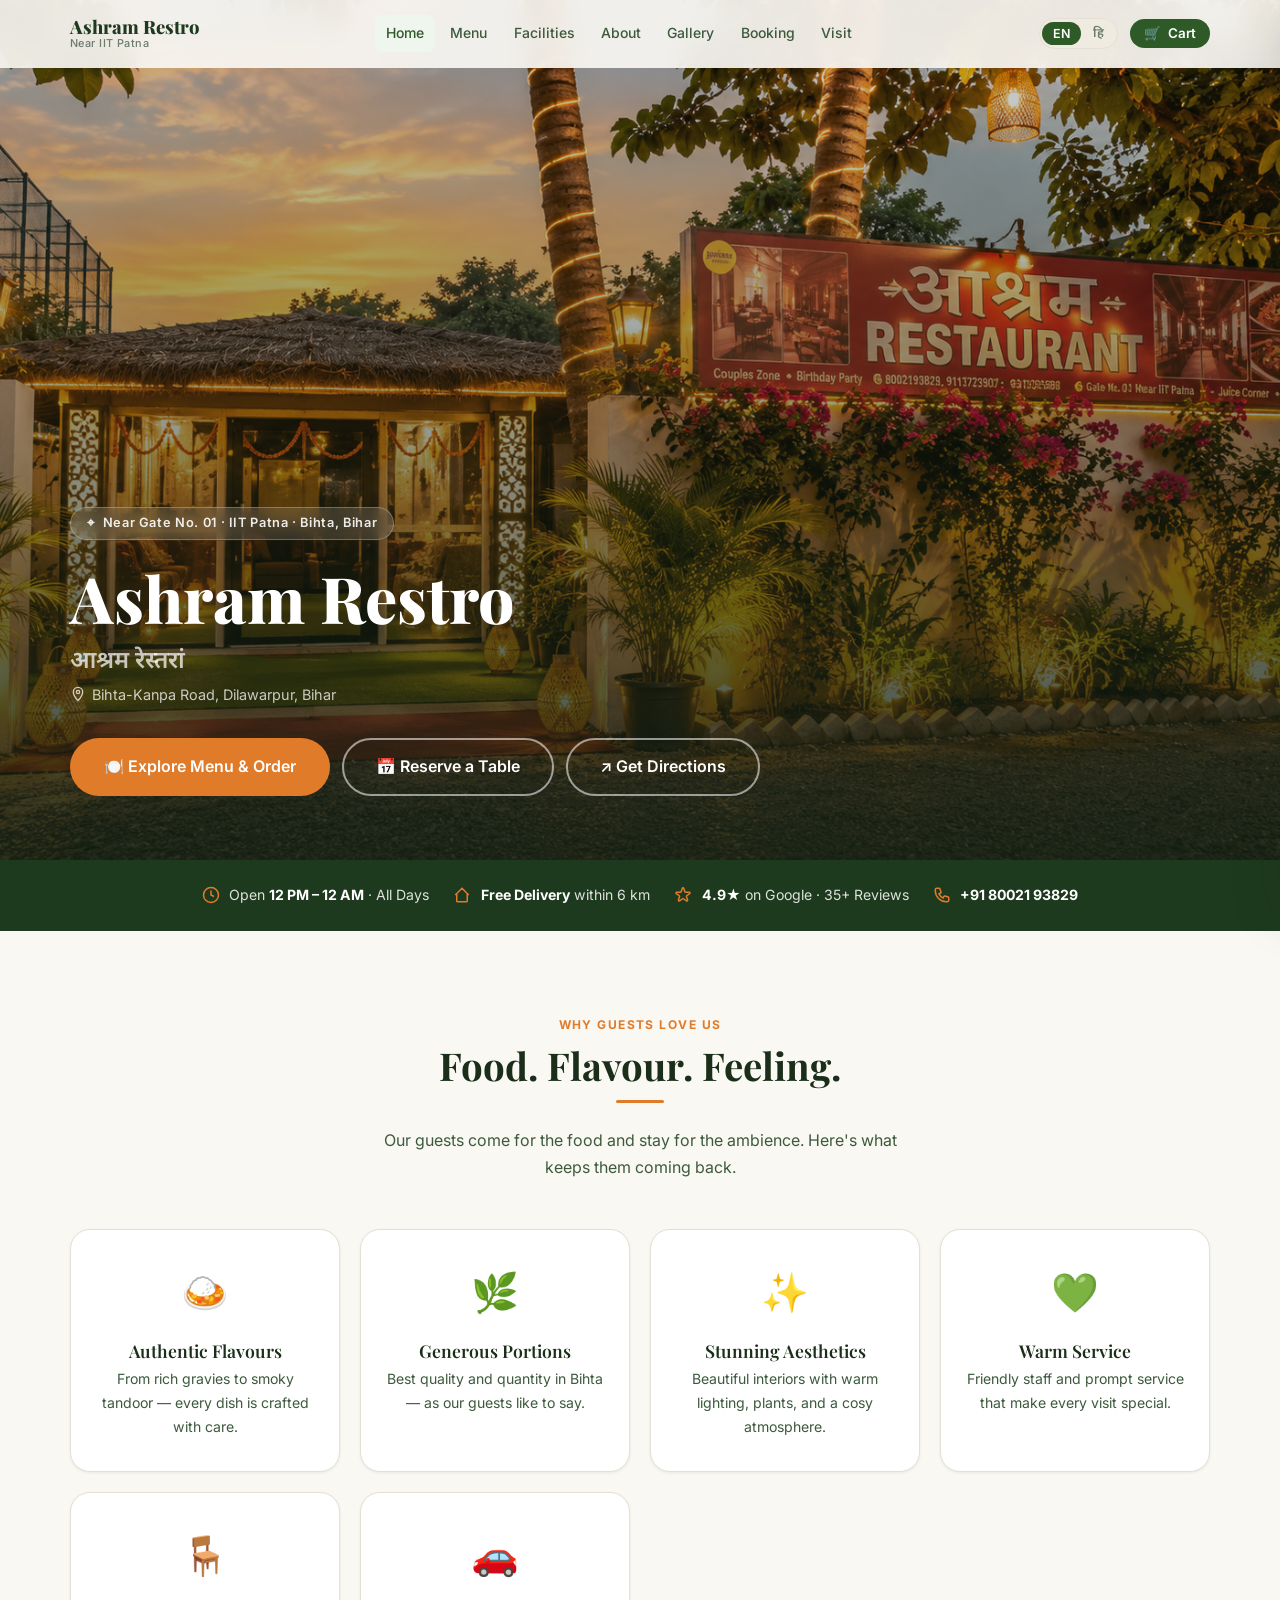
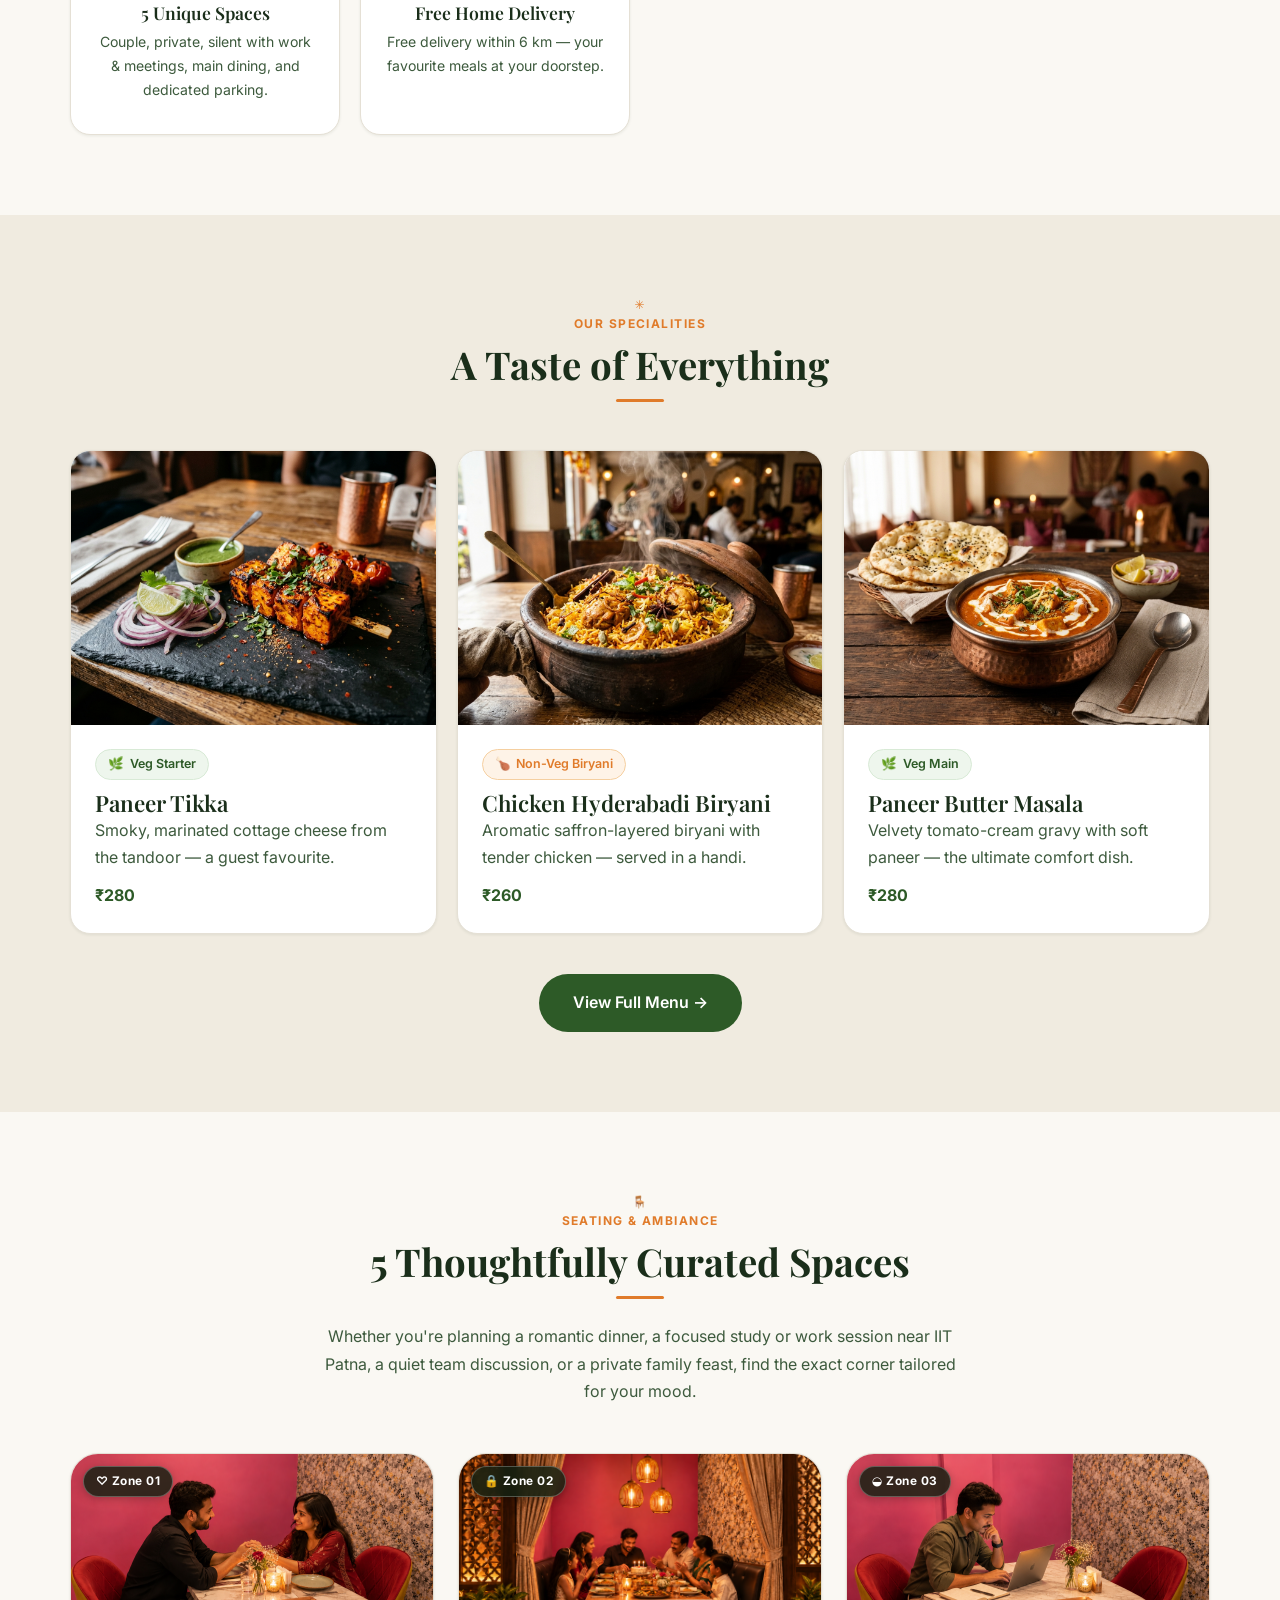
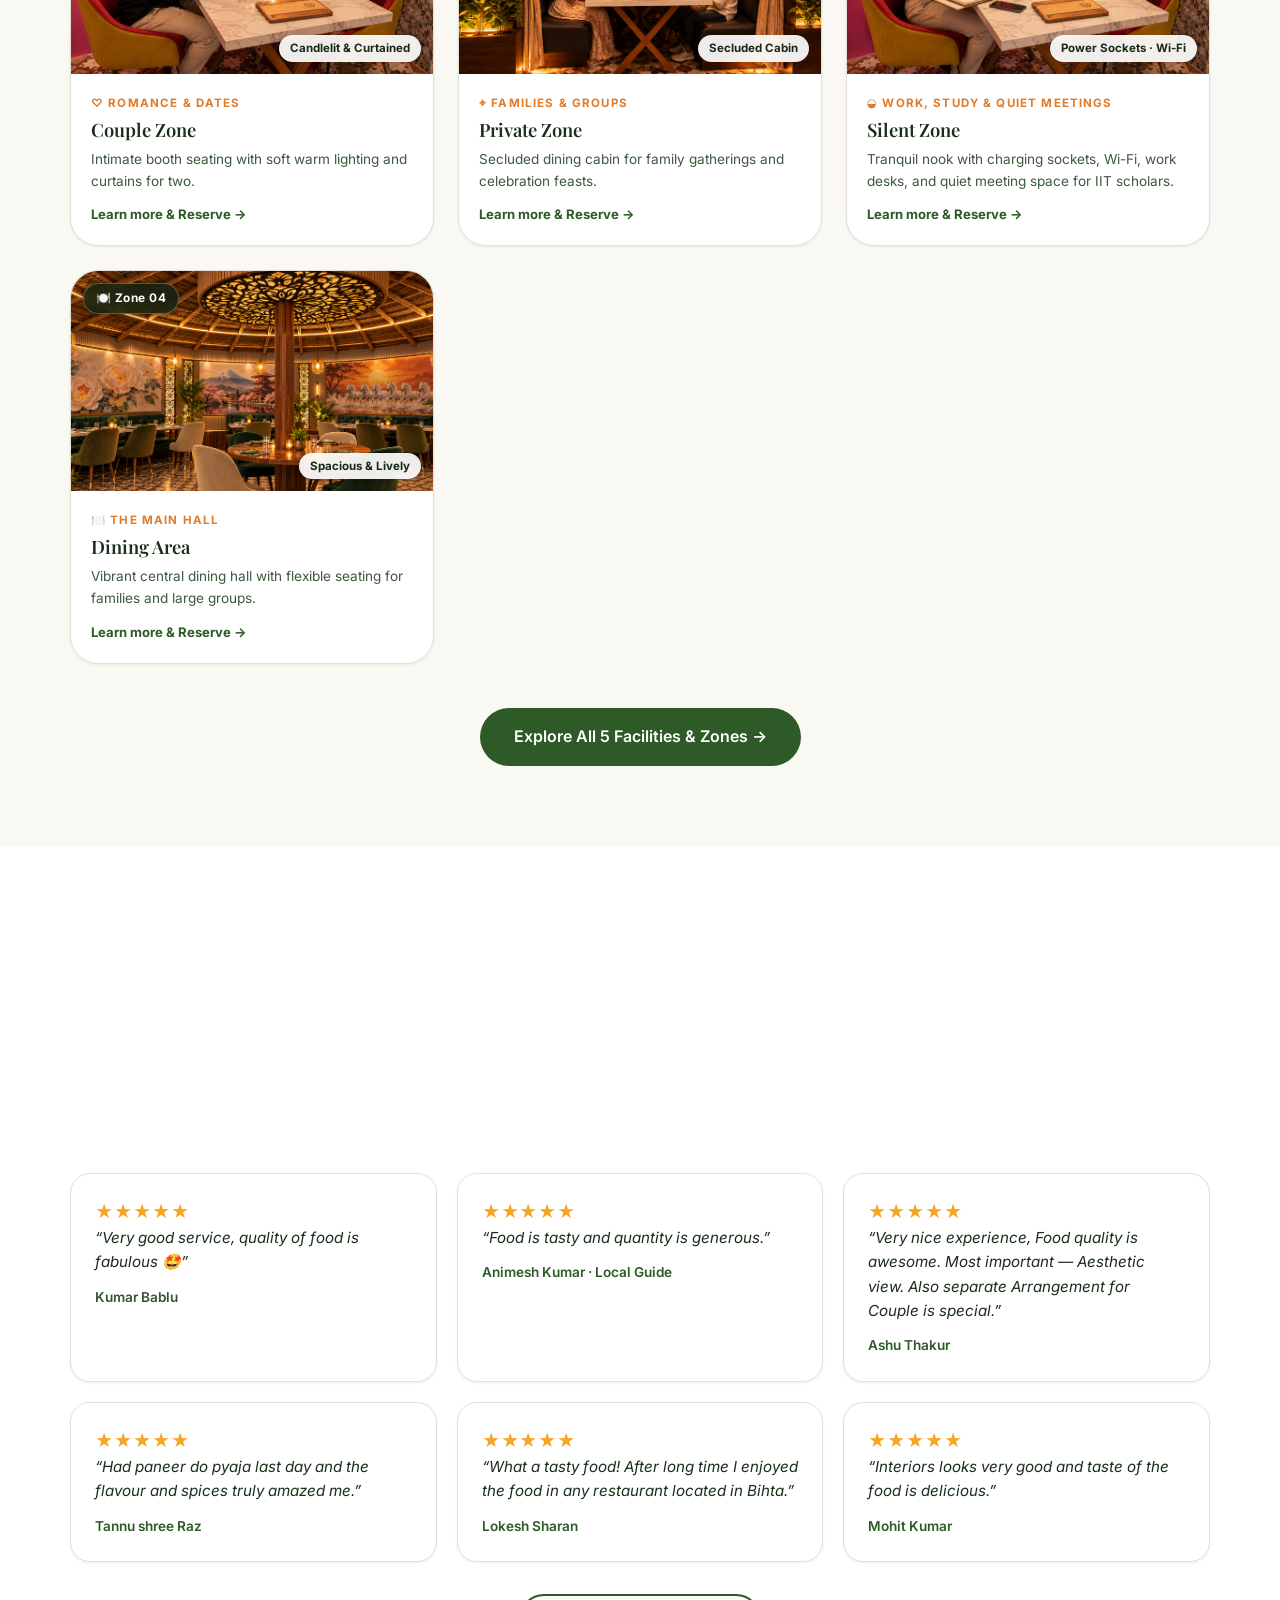
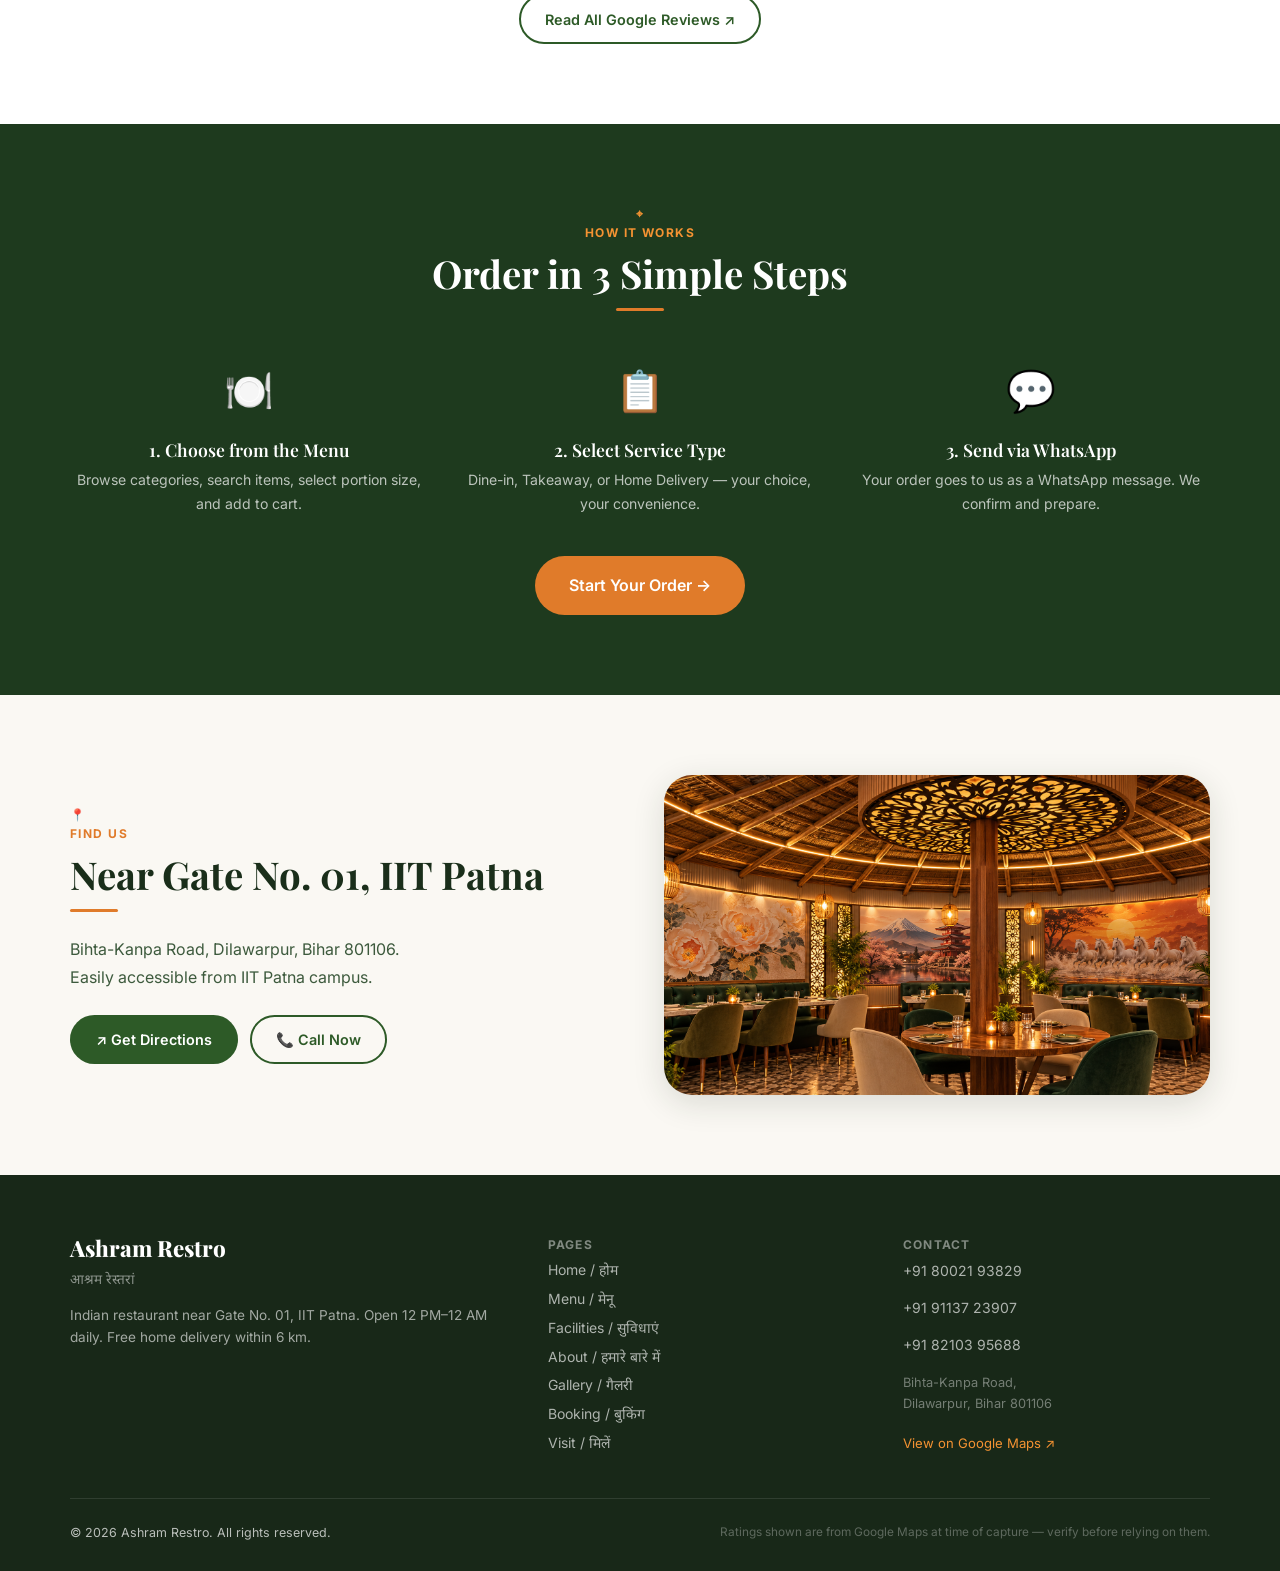
==== index.html @ efd8f08e "first final commit" ====
<!DOCTYPE html>
<html lang="en">

<head>
  <meta charset="UTF-8" />
  <meta name="viewport" content="width=device-width, initial-scale=1, viewport-fit=cover" />
  <title>Ashram Restro | Indian Restaurant Near IIT Patna, Bihta</title>
  <meta name="description"
    content="Visit Ashram Restro (आश्रम रेस्तरां) near IIT Patna on Bihta-Kanpa Road, Dilawarpur, Bihar. Explore our full menu, book a table, or order via WhatsApp. Open 12 PM–12 AM daily." />
  <meta property="og:title" content="Ashram Restro | Near IIT Patna, Bihta" />
  <meta property="og:description"
    content="Warm flavours, generous portions, and a beautiful café ambience — near Gate No. 01, IIT Patna." />
  <meta property="og:type" content="website" />
  <meta property="og:url" content="https://ashramrestro.in/" />
  <link rel="canonical" href="https://ashramrestro.in/" />
  <link rel="stylesheet" href="assets/style.css" />
  <script type="application/ld+json">
  {"@context":"https://schema.org","@type":"Restaurant","name":"Ashram Restro","alternateName":"आश्रम रेस्तरां","servesCuisine":"Indian","url":"https://ashramrestro.in/","telephone":"+918002193829","address":{"@type":"PostalAddress","streetAddress":"Gate No. 01, Near IIT Patna, Bihta-Kanpa Road","addressLocality":"Dilawarpur","addressRegion":"Bihar","postalCode":"801106","addressCountry":"IN"},"hasMap":"https://www.google.com/maps/search/?api=1&query=Ashram+Restro+GVP4%2B2Q+Dilawarpur+Bihar","openingHours":"Mo-Su 12:00-24:00"}
  </script>
</head>

<body>

  <!-- ═══ NAV ═══ -->
  <nav class="site-nav" role="navigation" aria-label="Main navigation">
    <div class="nav-inner">
      <a href="index.html" class="nav-logo" aria-label="Ashram Restro home">
        <span class="lang-en">Ashram Restro</span>
        <span class="lang-hi" style="font-family:'Noto Sans Devanagari',sans-serif">आश्रम रेस्तरां</span>
        <span class="sub lang-en">Near IIT Patna</span>
        <span class="sub lang-hi" style="font-family:'Noto Sans Devanagari',sans-serif">आईआईटी पटना के पास</span>
      </a>
      <div class="nav-links">
        <a href="index.html" class="active">Home</a>
        <a href="menu.html">Menu</a>
        <a href="facilities.html">Facilities</a>
        <a href="about.html">About</a>
        <a href="gallery.html">Gallery</a>
        <a href="booking.html">Booking</a>
        <a href="visit.html">Visit</a>
      </div>
      <div class="nav-right">
        <div class="lang-toggle" role="group" aria-label="Language">
          <button data-lang="en" class="active" aria-label="English">EN</button>
          <button data-lang="hi" aria-label="हिन्दी">हि</button>
        </div>
        <button class="cart-btn" id="cart-btn" aria-label="View cart">
          🛒 <span class="lang-en">Cart</span><span class="lang-hi"
            style="font-family:'Noto Sans Devanagari',sans-serif">कार्ट</span>
          <span class="cart-badge" style="display:none">0</span>
        </button>
      </div>
      <button class="nav-hamburger" aria-label="Open menu" aria-expanded="false">
        <span></span><span></span><span></span>
      </button>
    </div>
  </nav>
  <nav class="nav-mobile" aria-label="Mobile navigation">
    <a href="index.html">🏠 Home</a>
    <a href="menu.html">🍽️ Menu &amp; Order</a>
    <a href="facilities.html">✳ Facilities</a>
    <a href="about.html">◒ About</a>
    <a href="gallery.html">🖼 Gallery</a>
    <a href="booking.html">📅 Booking</a>
    <a href="visit.html">📍 Visit</a>
  </nav>

  <!-- ═══ HERO ═══ -->
  <section class="hero" aria-label="Welcome to Ashram Restro">
    <img src="assets/images/hero-restaurant.png"
      alt="Ashram Restro entrance — warm, inviting Indian restaurant near IIT Patna" class="hero-img" />
    <div class="hero-overlay" aria-hidden="true"></div>
    <div class="hero-content container">
      <div class="hero-eyebrow">
        <span>⌖</span>
        <span class="lang-en">Near Gate No. 01 · IIT Patna · Bihta, Bihar</span>
        <span class="lang-hi" style="font-family:'Noto Sans Devanagari',sans-serif">गेट नं. 01 · आईआईटी पटना · बिहटा,
          बिहार</span>
      </div>
      <h1>
        <span class="lang-en">Ashram Restro</span>
        <span class="lang-hi" style="font-family:'Noto Sans Devanagari',sans-serif">आश्रम रेस्तरां</span>
      </h1>
      <p class="hero-hindi lang-en">आश्रम रेस्तरां</p>
      <div class="hero-loc" aria-label="Location">
        <svg width="16" height="16" fill="none" stroke="currentColor" stroke-width="2" viewBox="0 0 24 24"
          aria-hidden="true">
          <path d="M12 2C8.13 2 5 5.13 5 9c0 5.25 7 13 7 13s7-7.75 7-13c0-3.87-3.13-7-7-7z" />
          <circle cx="12" cy="9" r="2.5" />
        </svg>
        <span class="lang-en">Bihta-Kanpa Road, Dilawarpur, Bihar</span>
        <span class="lang-hi" style="font-family:'Noto Sans Devanagari',sans-serif">बिहटा-कनपा रोड, दिलावरपुर,
          बिहार</span>
      </div>
      <div class="hero-actions">
        <a href="menu.html" class="btn btn-primary btn-lg">
          <span class="lang-en">🍽️ Explore Menu &amp; Order</span>
          <span class="lang-hi" style="font-family:'Noto Sans Devanagari',sans-serif">🍽️ मेनू देखें और ऑर्डर
            करें</span>
        </a>
        <a href="booking.html" class="btn btn-outline-white btn-lg">
          <span class="lang-en">📅 Reserve a Table</span>
          <span class="lang-hi" style="font-family:'Noto Sans Devanagari',sans-serif">📅 टेबल बुक करें</span>
        </a>
        <a href="visit.html" class="btn btn-outline-white btn-lg" data-maps-dir>
          <span class="lang-en">↗ Get Directions</span>
          <span class="lang-hi" style="font-family:'Noto Sans Devanagari',sans-serif">↗ दिशा-निर्देश</span>
        </a>
      </div>
    </div>
  </section>

  <!-- ═══ INFO BAR ═══ -->
  <div class="info-bar" role="complementary" aria-label="Quick info">
    <div class="info-bar-inner container">
      <div class="info-item">
        <svg width="18" height="18" fill="none" stroke="currentColor" stroke-width="2" viewBox="0 0 24 24"
          aria-hidden="true">
          <circle cx="12" cy="12" r="10" />
          <path d="M12 6v6l4 2" />
        </svg>
        <span class="lang-en">Open <strong>12 PM – 12 AM</strong> · All Days</span>
        <span class="lang-hi" style="font-family:'Noto Sans Devanagari',sans-serif">खुला <strong>दोपहर 12 – रात
            12</strong> · सभी दिन</span>
      </div>
      <div class="info-item">
        <svg width="18" height="18" fill="none" stroke="currentColor" stroke-width="2" viewBox="0 0 24 24"
          aria-hidden="true">
          <path d="M3 12l2-2m0 0l7-7 7 7M5 10v10a1 1 0 001 1h3m10-11l2 2m-2-2v10a1 1 0 01-1 1h-3m-6 0h6" />
        </svg>
        <span class="lang-en"><strong>Free Delivery</strong> within 6 km</span>
        <span class="lang-hi" style="font-family:'Noto Sans Devanagari',sans-serif">6 किमी में <strong>मुफ़्त
            डिलीवरी</strong></span>
      </div>
      <div class="info-item">
        <svg width="18" height="18" fill="none" stroke="currentColor" stroke-width="2" viewBox="0 0 24 24"
          aria-hidden="true">
          <path
            d="M11.049 2.927c.3-.921 1.603-.921 1.902 0l1.519 4.674a1 1 0 00.95.69h4.915c.969 0 1.371 1.24.588 1.81l-3.976 2.888a1 1 0 00-.363 1.118l1.518 4.674c.3.922-.755 1.688-1.538 1.118l-3.976-2.888a1 1 0 00-1.176 0l-3.976 2.888c-.783.57-1.838-.197-1.538-1.118l1.518-4.674a1 1 0 00-.363-1.118l-3.976-2.888c-.784-.57-.38-1.81.588-1.81h4.914a1 1 0 00.951-.69l1.519-4.674z" />
        </svg>
        <span class="lang-en"><strong>4.9★</strong> on Google · 35+ Reviews</span>
        <span class="lang-hi" style="font-family:'Noto Sans Devanagari',sans-serif">Google पर <strong>4.9★</strong> ·
          35+ समीक्षाएं</span>
      </div>
      <div class="info-item">
        <svg width="18" height="18" fill="none" stroke="currentColor" stroke-width="2" viewBox="0 0 24 24"
          aria-hidden="true">
          <path
            d="M3 5a2 2 0 012-2h3.28a1 1 0 01.948.684l1.498 4.493a1 1 0 01-.502 1.21l-2.257 1.13a11.042 11.042 0 005.516 5.516l1.13-2.257a1 1 0 011.21-.502l4.493 1.498a1 1 0 01.684.949V19a2 2 0 01-2 2h-1C9.716 21 3 14.284 3 6V5z" />
        </svg>
        <a href="tel:+918002193829" style="color:inherit;text-decoration:none">
          <strong>+91 80021 93829</strong>
        </a>
      </div>
    </div>
  </div>

  <!-- ═══ HIGHLIGHTS ═══ -->
  <section class="section" aria-labelledby="highlights-heading">
    <div class="container">
      <div class="section-header text-center fade-in">
        <span class="section-label">
          <span class="lang-en">Why Guests Love Us</span>
          <span class="lang-hi" style="font-family:'Noto Sans Devanagari',sans-serif">हमारे मेहमान क्यों प्यार करते
            हैं</span>
        </span>
        <h2 id="highlights-heading">
          <span class="lang-en">Food. Flavour. Feeling.</span>
          <span class="lang-hi" style="font-family:'Noto Sans Devanagari',sans-serif">खाना। स्वाद। अनुभव।</span>
        </h2>
        <div class="divider center"></div>
        <p style="max-width:560px;margin:0 auto;">
          <span class="lang-en">Our guests come for the food and stay for the ambience. Here's what keeps them coming
            back.</span>
          <span class="lang-hi" style="font-family:'Noto Sans Devanagari',sans-serif">हमारे मेहमान खाने के लिए आते हैं
            और माहौल के लिए रुकते हैं।</span>
        </p>
      </div>
      <div class="highlights-grid">
        <div class="highlight-card fade-in">
          <div class="highlight-icon">🍛</div>
          <h3><span class="lang-en">Authentic Flavours</span><span class="lang-hi"
              style="font-family:'Noto Sans Devanagari',sans-serif">असली स्वाद</span></h3>
          <p><span class="lang-en">From rich gravies to smoky tandoor — every dish is crafted with care.</span><span
              class="lang-hi" style="font-family:'Noto Sans Devanagari',sans-serif">गहरी ग्रेवी से लेकर तंदूर तक — हर
              डिश प्यार से बनाई जाती है।</span></p>
        </div>
        <div class="highlight-card fade-in">
          <div class="highlight-icon">🌿</div>
          <h3><span class="lang-en">Generous Portions</span><span class="lang-hi"
              style="font-family:'Noto Sans Devanagari',sans-serif">भरपूर मात्रा</span></h3>
          <p><span class="lang-en">Best quality and quantity in Bihta — as our guests like to say.</span><span
              class="lang-hi" style="font-family:'Noto Sans Devanagari',sans-serif">बिहटा में सबसे अच्छी गुणवत्ता और
              मात्रा — जैसा हमारे मेहमान कहते हैं।</span></p>
        </div>
        <div class="highlight-card fade-in">
          <div class="highlight-icon">✨</div>
          <h3><span class="lang-en">Stunning Aesthetics</span><span class="lang-hi"
              style="font-family:'Noto Sans Devanagari',sans-serif">सुंदर माहौल</span></h3>
          <p><span class="lang-en">Beautiful interiors with warm lighting, plants, and a cosy atmosphere.</span><span
              class="lang-hi" style="font-family:'Noto Sans Devanagari',sans-serif">गर्म रोशनी, पौधों और आरामदेह माहौल
              के साथ सुंदर इंटीरियर।</span></p>
        </div>
        <div class="highlight-card fade-in">
          <div class="highlight-icon">💚</div>
          <h3><span class="lang-en">Warm Service</span><span class="lang-hi"
              style="font-family:'Noto Sans Devanagari',sans-serif">गर्मजोशी से सेवा</span></h3>
          <p><span class="lang-en">Friendly staff and prompt service that make every visit special.</span><span
              class="lang-hi" style="font-family:'Noto Sans Devanagari',sans-serif">मिलनसार कर्मचारी और त्वरित सेवा जो
              हर यात्रा को खास बनाती है।</span></p>
        </div>
        <div class="highlight-card fade-in">
          <div class="highlight-icon">🪑</div>
          <h3><span class="lang-en">5 Unique Spaces</span><span class="lang-hi"
              style="font-family:'Noto Sans Devanagari',sans-serif">5 अनूठे स्थान</span></h3>
          <p><span class="lang-en">Couple, private, silent with work &amp; meetings, main dining, and dedicated
              parking.</span><span class="lang-hi" style="font-family:'Noto Sans Devanagari',sans-serif">कपल, प्राइवेट,
              साइलेंट (काम व मीटिंग्स), मुख्य डाइनिंग और पार्किंग।</span></p>
        </div>
        <div class="highlight-card fade-in">
          <div class="highlight-icon">🚗</div>
          <h3><span class="lang-en">Free Home Delivery</span><span class="lang-hi"
              style="font-family:'Noto Sans Devanagari',sans-serif">मुफ़्त होम डिलीवरी</span></h3>
          <p><span class="lang-en">Free delivery within 6 km — your favourite meals at your doorstep.</span><span
              class="lang-hi" style="font-family:'Noto Sans Devanagari',sans-serif">6 किमी के अंदर मुफ़्त डिलीवरी — आपका
              पसंदीदा खाना दरवाजे पर।</span></p>
        </div>
      </div>
    </div>
  </section>

  <!-- ═══ FOOD SHOWCASE ═══ -->
  <section class="section section-alt" aria-labelledby="food-heading">
    <div class="container">
      <div class="section-header text-center fade-in">
        <span class="section-label">✳ <span class="lang-en">Our Specialities</span><span class="lang-hi"
            style="font-family:'Noto Sans Devanagari',sans-serif">हमारी खासियत</span></span>
        <h2 id="food-heading">
          <span class="lang-en">A Taste of Everything</span>
          <span class="lang-hi" style="font-family:'Noto Sans Devanagari',sans-serif">हर स्वाद का अनुभव</span>
        </h2>
        <div class="divider center"></div>
      </div>
      <div style="display:grid;grid-template-columns:repeat(auto-fit,minmax(260px,1fr));gap:1.25rem;">
        <div class="card fade-in">
          <img src="assets/images/gallery-paneer-tikka.jpg"
            alt="Paneer Tikka — chargrilled cottage cheese with green chutney" class="card-img" />
          <div class="card-body">
            <div class="chip" style="margin-bottom:.6rem;">🌿 <span class="lang-en">Veg Starter</span><span
                class="lang-hi" style="font-family:'Noto Sans Devanagari',sans-serif">वेज स्टार्टर</span></div>
            <h3><span class="lang-en">Paneer Tikka</span><span class="lang-hi"
                style="font-family:'Noto Sans Devanagari',sans-serif">पनीर टिक्का</span></h3>
            <p><span class="lang-en">Smoky, marinated cottage cheese from the tandoor — a guest favourite.</span><span
                class="lang-hi" style="font-family:'Noto Sans Devanagari',sans-serif">तंदूर से मेरिनेटेड पनीर — मेहमानों
                का पसंदीदा।</span></p>
            <div style="margin-top:.75rem;font-weight:700;color:var(--green-700);">₹280</div>
          </div>
        </div>
        <div class="card fade-in">
          <img src="assets/images/gallery-biryani.jpg" alt="Chicken Hyderabadi Biryani in traditional handi"
            class="card-img" />
          <div class="card-body">
            <div class="chip orange" style="margin-bottom:.6rem;">🍗 <span class="lang-en">Non-Veg Biryani</span><span
                class="lang-hi" style="font-family:'Noto Sans Devanagari',sans-serif">नॉन-वेज बिरयानी</span></div>
            <h3><span class="lang-en">Chicken Hyderabadi Biryani</span><span class="lang-hi"
                style="font-family:'Noto Sans Devanagari',sans-serif">चिकन हैदराबादी बिरयानी</span></h3>
            <p><span class="lang-en">Aromatic saffron-layered biryani with tender chicken — served in a
                handi.</span><span class="lang-hi" style="font-family:'Noto Sans Devanagari',sans-serif">केसरयुक्त
                बिरयानी नरम चिकन के साथ — हांडी में परोसी जाती है।</span></p>
            <div style="margin-top:.75rem;font-weight:700;color:var(--green-700);">₹260</div>
          </div>
        </div>
        <div class="card fade-in">
          <img src="assets/images/gallery-paneer-butter-masala.jpg"
            alt="Paneer Butter Masala in copper serving bowl with naan" class="card-img" />
          <div class="card-body">
            <div class="chip" style="margin-bottom:.6rem;">🌿 <span class="lang-en">Veg Main</span><span class="lang-hi"
                style="font-family:'Noto Sans Devanagari',sans-serif">वेज मुख्य</span></div>
            <h3><span class="lang-en">Paneer Butter Masala</span><span class="lang-hi"
                style="font-family:'Noto Sans Devanagari',sans-serif">पनीर बटर मसाला</span></h3>
            <p><span class="lang-en">Velvety tomato-cream gravy with soft paneer — the ultimate comfort
                dish.</span><span class="lang-hi" style="font-family:'Noto Sans Devanagari',sans-serif">मखमली
                टमाटर-क्रीम ग्रेवी में नरम पनीर — सबसे पसंदीदा डिश।</span></p>
            <div style="margin-top:.75rem;font-weight:700;color:var(--green-700);">₹280</div>
          </div>
        </div>
      </div>
      <div class="text-center" style="margin-top:2.5rem;">
        <a href="menu.html" class="btn btn-green btn-lg">
          <span class="lang-en">View Full Menu →</span>
          <span class="lang-hi" style="font-family:'Noto Sans Devanagari',sans-serif">पूरा मेनू देखें →</span>
        </a>
      </div>
    </div>
  </section>

  <!-- ═══ SEATING ZONES PREVIEW ═══ -->
  <section class="section" aria-labelledby="zones-preview-heading" style="background:var(--cream-bg);">
    <div class="container">
      <div class="section-header text-center fade-in">
        <span class="section-label">🪑 <span class="lang-en">Seating &amp; Ambiance</span><span class="lang-hi"
            style="font-family:'Noto Sans Devanagari',sans-serif">बैठने की जगह</span></span>
        <h2 id="zones-preview-heading">
          <span class="lang-en">5 Thoughtfully Curated Spaces</span>
          <span class="lang-hi" style="font-family:'Noto Sans Devanagari',sans-serif">5 अनूठे बैठने के स्थान</span>
        </h2>
        <div class="divider center"></div>
        <p style="max-width:640px;margin:0 auto;color:var(--text-mid);">
          <span class="lang-en">Whether you're planning a romantic dinner, a focused study or work session near IIT
            Patna, a quiet team discussion, or a private family feast, find the exact corner tailored for your
            mood.</span>
          <span class="lang-hi" style="font-family:'Noto Sans Devanagari',sans-serif">कपल डिनर, शांत पढ़ाई व रिमोट वर्क,
            फैकल्टी मीटिंग या पारिवारिक भोजन — हर अवसर के लिए एक आदर्श कोना।</span>
        </p>
      </div>

      <div style="display:grid;grid-template-columns:repeat(auto-fit,minmax(270px,1fr));gap:1.5rem;">
        <!-- Couple Zone Preview -->
        <div class="facility-card fade-in">
          <div class="facility-media">
            <img src="assets/images/facility-couple-zone.png"
              onerror="this.onerror=null;this.src='assets/images/facility-couple-zone.jpg';"
              alt="Couple Zone at Ashram Restro" class="facility-img" loading="lazy" />
            <span class="facility-overlay-badge">♡ Zone 01</span>
            <span class="facility-vibe-tag">Candlelit &amp; Curtained</span>
          </div>
          <div class="facility-body" style="padding:1.25rem;">
            <div class="facility-marker">♡ Romance &amp; Dates</div>
            <h3 style="font-size:1.15rem;"><span class="lang-en">Couple Zone</span><span class="lang-hi"
                style="font-family:'Noto Sans Devanagari',sans-serif">कपल ज़ोन</span></h3>
            <p style="font-size:.85rem;"><span class="lang-en">Intimate booth seating with soft warm lighting and
                curtains for two.</span><span class="lang-hi" style="font-family:'Noto Sans Devanagari',sans-serif">दो
                के लिए पर्दे और हल्की रोशनी वाली निजी बैठक।</span></p>
            <div style="margin-top:auto;padding-top:.75rem;">
              <a href="facilities.html"
                style="font-size:.82rem;font-weight:700;color:var(--green-700);text-decoration:none;"><span
                  class="lang-en">Learn more &amp; Reserve →</span><span class="lang-hi"
                  style="font-family:'Noto Sans Devanagari',sans-serif">विवरण देखें →</span></a>
            </div>
          </div>
        </div>

        <!-- Private Zone Preview -->
        <div class="facility-card fade-in">
          <div class="facility-media">
            <img src="assets/images/facility-private-zone.png"
              onerror="this.onerror=null;this.src='assets/images/facility-private-zone.jpg';"
              alt="Private Zone at Ashram Restro" class="facility-img" loading="lazy" />
            <span class="facility-overlay-badge">🔒 Zone 02</span>
            <span class="facility-vibe-tag">Secluded Cabin</span>
          </div>
          <div class="facility-body" style="padding:1.25rem;">
            <div class="facility-marker">⌖ Families &amp; Groups</div>
            <h3 style="font-size:1.15rem;"><span class="lang-en">Private Zone</span><span class="lang-hi"
                style="font-family:'Noto Sans Devanagari',sans-serif">प्राइवेट ज़ोन</span></h3>
            <p style="font-size:.85rem;"><span class="lang-en">Secluded dining cabin for family gatherings and
                celebration feasts.</span><span class="lang-hi"
                style="font-family:'Noto Sans Devanagari',sans-serif">पारिवारिक मिलन और उत्सवों के लिए एकांत
                केबिन।</span></p>
            <div style="margin-top:auto;padding-top:.75rem;">
              <a href="facilities.html"
                style="font-size:.82rem;font-weight:700;color:var(--green-700);text-decoration:none;"><span
                  class="lang-en">Learn more &amp; Reserve →</span><span class="lang-hi"
                  style="font-family:'Noto Sans Devanagari',sans-serif">विवरण देखें →</span></a>
            </div>
          </div>
        </div>

        <!-- Silent Zone (incorporating Work & Meetings) -->
        <div class="facility-card fade-in">
          <div class="facility-media">
            <img src="assets/images/facility-silent-zone.png" alt="Silent, Work & Meeting Zone at Ashram Restro"
              class="facility-img" loading="lazy" />
            <span class="facility-overlay-badge">◒ Zone 03</span>
            <span class="facility-vibe-tag">Power Sockets · Wi-Fi</span>
          </div>
          <div class="facility-body" style="padding:1.25rem;">
            <div class="facility-marker">◒ Work, Study &amp; Quiet Meetings</div>
            <h3 style="font-size:1.15rem;"><span class="lang-en">Silent Zone</span><span class="lang-hi"
                style="font-family:'Noto Sans Devanagari',sans-serif">साइलेंट ज़ोन</span></h3>
            <p style="font-size:.85rem;"><span class="lang-en">Tranquil nook with charging sockets, Wi-Fi, work desks,
                and quiet meeting space for IIT scholars.</span><span class="lang-hi"
                style="font-family:'Noto Sans Devanagari',sans-serif">चार्जिंग पॉइंट, वाई-फ़ाई, वर्क डेस्क और शांत
                मीटिंग्स के लिए आदर्श कोना।</span></p>
            <div style="margin-top:auto;padding-top:.75rem;">
              <a href="facilities.html"
                style="font-size:.82rem;font-weight:700;color:var(--green-700);text-decoration:none;"><span
                  class="lang-en">Learn more &amp; Reserve →</span><span class="lang-hi"
                  style="font-family:'Noto Sans Devanagari',sans-serif">विवरण देखें →</span></a>
            </div>
          </div>
        </div>

        <!-- Main Dining Area Preview -->
        <div class="facility-card fade-in">
          <div class="facility-media">
            <img src="assets/images/about-interior.png"
              onerror="this.onerror=null;this.src='assets/images/facility-dining-area.jpg';"
              alt="Main Dining Area at Ashram Restro" class="facility-img" loading="lazy" />
            <span class="facility-overlay-badge">🍽️ Zone 04</span>
            <span class="facility-vibe-tag">Spacious &amp; Lively</span>
          </div>
          <div class="facility-body" style="padding:1.25rem;">
            <div class="facility-marker">🍽️ The Main Hall</div>
            <h3 style="font-size:1.15rem;"><span class="lang-en">Dining Area</span><span class="lang-hi"
                style="font-family:'Noto Sans Devanagari',sans-serif">डाइनिंग एरिया</span></h3>
            <p style="font-size:.85rem;"><span class="lang-en">Vibrant central dining hall with flexible seating for
                families and large groups.</span><span class="lang-hi"
                style="font-family:'Noto Sans Devanagari',sans-serif">परिवारों और बड़े समूहों के लिए गर्मजोशी से भरा
                मुख्य डाइनिंग हॉल।</span></p>
            <div style="margin-top:auto;padding-top:.75rem;">
              <a href="facilities.html"
                style="font-size:.82rem;font-weight:700;color:var(--green-700);text-decoration:none;"><span
                  class="lang-en">Learn more &amp; Reserve →</span><span class="lang-hi"
                  style="font-family:'Noto Sans Devanagari',sans-serif">विवरण देखें →</span></a>
            </div>
          </div>
        </div>
      </div>

      <div class="text-center" style="margin-top:2.75rem;">
        <a href="facilities.html" class="btn btn-green btn-lg">
          <span class="lang-en">Explore All 5 Facilities &amp; Zones →</span>
          <span class="lang-hi" style="font-family:'Noto Sans Devanagari',sans-serif">सभी 5 सुविधाएं और ज़ोन देखें
            →</span>
        </a>
      </div>
    </div>
  </section>

  <!-- ═══ REVIEWS ═══ -->
  <section class="section section-white" aria-labelledby="reviews-heading">
    <div class="container">
      <div class="section-header text-center fade-in">
        <span class="section-label">♡ <span class="lang-en">What Guests Say</span><span class="lang-hi"
            style="font-family:'Noto Sans Devanagari',sans-serif">मेहमान क्या कहते हैं</span></span>
        <h2 id="reviews-heading">
          <span class="lang-en">Loved by the Community</span>
          <span class="lang-hi" style="font-family:'Noto Sans Devanagari',sans-serif">समुदाय का प्यार</span>
        </h2>
        <div class="divider center"></div>
        <div style="display:flex;justify-content:center;margin-bottom:1rem;">
          <div class="rating-badge">
            <div class="rating-score">4.9</div>
            <div class="rating-info">
              <span class="stars">★★★★★</span>
              <span class="label">Google Rating · 35 Reviews</span>
            </div>
          </div>
        </div>
      </div>
      <div class="reviews-grid">
        <div class="review-card fade-in">
          <div class="stars" aria-label="5 out of 5 stars">★★★★★</div>
          <q>Very good service, quality of food is fabulous 🤩</q>
          <div class="reviewer-name">Kumar Bablu</div>
        </div>
        <div class="review-card fade-in">
          <div class="stars" aria-label="5 out of 5 stars">★★★★★</div>
          <q>Food is tasty and quantity is generous.</q>
          <div class="reviewer-name">Animesh Kumar · Local Guide</div>
        </div>
        <div class="review-card fade-in">
          <div class="stars" aria-label="5 out of 5 stars">★★★★★</div>
          <q>Very nice experience, Food quality is awesome. Most important — Aesthetic view. Also separate Arrangement
            for Couple is special.</q>
          <div class="reviewer-name">Ashu Thakur</div>
        </div>
        <div class="review-card fade-in">
          <div class="stars" aria-label="5 out of 5 stars">★★★★★</div>
          <q>Had paneer do pyaja last day and the flavour and spices truly amazed me.</q>
          <div class="reviewer-name">Tannu shree Raz</div>
        </div>
        <div class="review-card fade-in">
          <div class="stars" aria-label="5 out of 5 stars">★★★★★</div>
          <q>What a tasty food! After long time I enjoyed the food in any restaurant located in Bihta.</q>
          <div class="reviewer-name">Lokesh Sharan</div>
        </div>
        <div class="review-card fade-in">
          <div class="stars" aria-label="5 out of 5 stars">★★★★★</div>
          <q>Interiors looks very good and taste of the food is delicious.</q>
          <div class="reviewer-name">Mohit Kumar</div>
        </div>
      </div>
      <div class="text-center" style="margin-top:2rem;">
        <a href="https://www.google.com/maps/search/?api=1&query=Ashram+Restro+GVP4%2B2Q+Dilawarpur+Bihar"
          target="_blank" rel="noopener" class="btn btn-outline-green">
          <span class="lang-en">Read All Google Reviews ↗</span>
          <span class="lang-hi" style="font-family:'Noto Sans Devanagari',sans-serif">सभी Google समीक्षाएं पढ़ें
            ↗</span>
        </a>
      </div>
    </div>
  </section>

  <!-- ═══ HOW WE SERVE ═══ -->
  <section class="section section-green" aria-labelledby="how-heading">
    <div class="container">
      <div class="section-header text-center fade-in">
        <span class="section-label" style="color:var(--orange-light);">⌖ <span class="lang-en">How It Works</span><span
            class="lang-hi" style="font-family:'Noto Sans Devanagari',sans-serif">कैसे काम करता है</span></span>
        <h2 id="how-heading" style="color:var(--white);">
          <span class="lang-en">Order in 3 Simple Steps</span>
          <span class="lang-hi" style="font-family:'Noto Sans Devanagari',sans-serif">3 आसान कदमों में ऑर्डर करें</span>
        </h2>
        <div class="divider center" style="background:var(--orange);"></div>
      </div>
      <div style="display:grid;grid-template-columns:repeat(auto-fit,minmax(220px,1fr));gap:2rem;text-align:center;">
        <div class="fade-in">
          <div style="font-size:2.5rem;margin-bottom:1rem;">🍽️</div>
          <h3 style="color:var(--white);margin-bottom:.5rem;font-size:1.1rem;">
            <span class="lang-en">1. Choose from the Menu</span>
            <span class="lang-hi" style="font-family:'Noto Sans Devanagari',sans-serif">1. मेनू से चुनें</span>
          </h3>
          <p style="color:rgba(255,255,255,.7);font-size:.88rem;">
            <span class="lang-en">Browse categories, search items, select portion size, and add to cart.</span>
            <span class="lang-hi" style="font-family:'Noto Sans Devanagari',sans-serif">कैटेगरी देखें, आइटम खोजें, और
              कार्ट में जोड़ें।</span>
          </p>
        </div>
        <div class="fade-in">
          <div style="font-size:2.5rem;margin-bottom:1rem;">📋</div>
          <h3 style="color:var(--white);margin-bottom:.5rem;font-size:1.1rem;">
            <span class="lang-en">2. Select Service Type</span>
            <span class="lang-hi" style="font-family:'Noto Sans Devanagari',sans-serif">2. सेवा प्रकार चुनें</span>
          </h3>
          <p style="color:rgba(255,255,255,.7);font-size:.88rem;">
            <span class="lang-en">Dine-in, Takeaway, or Home Delivery — your choice, your convenience.</span>
            <span class="lang-hi" style="font-family:'Noto Sans Devanagari',sans-serif">डाइन-इन, टेकअवे, या होम डिलीवरी
              — आपकी पसंद।</span>
          </p>
        </div>
        <div class="fade-in">
          <div style="font-size:2.5rem;margin-bottom:1rem;">💬</div>
          <h3 style="color:var(--white);margin-bottom:.5rem;font-size:1.1rem;">
            <span class="lang-en">3. Send via WhatsApp</span>
            <span class="lang-hi" style="font-family:'Noto Sans Devanagari',sans-serif">3. WhatsApp पर भेजें</span>
          </h3>
          <p style="color:rgba(255,255,255,.7);font-size:.88rem;">
            <span class="lang-en">Your order goes to us as a WhatsApp message. We confirm and prepare.</span>
            <span class="lang-hi" style="font-family:'Noto Sans Devanagari',sans-serif">ऑर्डर WhatsApp पर जाता है। हम
              कन्फर्म करते हैं।</span>
          </p>
        </div>
      </div>
      <div class="text-center" style="margin-top:2.5rem;">
        <a href="menu.html" class="btn btn-primary btn-lg">
          <span class="lang-en">Start Your Order →</span>
          <span class="lang-hi" style="font-family:'Noto Sans Devanagari',sans-serif">ऑर्डर शुरू करें →</span>
        </a>
      </div>
    </div>
  </section>

  <!-- ═══ FIND US ═══ -->
  <section class="section" aria-labelledby="find-heading">
    <div class="container">
      <div style="display:grid;grid-template-columns:1fr 1fr;gap:3rem;align-items:center;">
        <div class="fade-in">
          <span class="section-label">📍 <span class="lang-en">Find Us</span><span class="lang-hi"
              style="font-family:'Noto Sans Devanagari',sans-serif">हमें खोजें</span></span>
          <h2 id="find-heading">
            <span class="lang-en">Near Gate No. 01, IIT Patna</span>
            <span class="lang-hi" style="font-family:'Noto Sans Devanagari',sans-serif">गेट नं. 01, आईआईटी पटना के
              पास</span>
          </h2>
          <div class="divider"></div>
          <p>
            <span class="lang-en">Bihta-Kanpa Road, Dilawarpur, Bihar 801106.<br />Easily accessible from IIT Patna
              campus.</span>
            <span class="lang-hi" style="font-family:'Noto Sans Devanagari',sans-serif">बिहटा-कनपा रोड, दिलावरपुर, बिहार
              801106।<br />आईआईटी पटना परिसर से आसानी से पहुंचा जा सकता है।</span>
          </p>
          <div style="display:flex;gap:.75rem;flex-wrap:wrap;margin-top:1.5rem;">
            <a href="#" class="btn btn-green" data-maps-dir>
              <span class="lang-en">↗ Get Directions</span>
              <span class="lang-hi" style="font-family:'Noto Sans Devanagari',sans-serif">↗ दिशा-निर्देश</span>
            </a>
            <a href="tel:+918002193829" class="btn btn-outline-green">
              <span class="lang-en">📞 Call Now</span>
              <span class="lang-hi" style="font-family:'Noto Sans Devanagari',sans-serif">📞 अभी कॉल करें</span>
            </a>
          </div>
        </div>
        <div class="fade-in" style="border-radius:var(--radius-xl);overflow:hidden;box-shadow:var(--shadow-lg);">
          <img src="assets/images/about-interior.png"
            alt="Warm restaurant interior — inviting seating area at Ashram Restro"
            style="width:100%;height:320px;object-fit:cover;display:block;" />
        </div>
      </div>
    </div>
  </section>

  <!-- ═══ FOOTER ═══ -->
  <footer class="site-footer" role="contentinfo">
    <div class="container">
      <div class="footer-grid">
        <div>
          <div class="footer-brand-name">Ashram Restro</div>
          <div class="footer-brand-hi" style="font-family:'Noto Sans Devanagari',sans-serif">आश्रम रेस्तरां</div>
          <p class="footer-tagline">
            <span class="lang-en">Indian restaurant near Gate No. 01, IIT Patna. Open 12 PM–12 AM daily. Free home
              delivery within 6 km.</span>
            <span class="lang-hi" style="font-family:'Noto Sans Devanagari',sans-serif">आईआईटी पटना के पास भारतीय
              रेस्तरां। रोज़ दोपहर 12 से रात 12 बजे तक। 6 किमी में मुफ़्त डिलीवरी।</span>
          </p>
        </div>
        <div class="footer-col">
          <h4 class="lang-en">Pages</h4>
          <h4 class="lang-hi" style="font-family:'Noto Sans Devanagari',sans-serif">पेज</h4>
          <a href="index.html">Home / होम</a>
          <a href="menu.html">Menu / मेनू</a>
          <a href="facilities.html">Facilities / सुविधाएं</a>
          <a href="about.html">About / हमारे बारे में</a>
          <a href="gallery.html">Gallery / गैलरी</a>
          <a href="booking.html">Booking / बुकिंग</a>
          <a href="visit.html">Visit / मिलें</a>
        </div>
        <div class="footer-col">
          <h4 class="lang-en">Contact</h4>
          <h4 class="lang-hi" style="font-family:'Noto Sans Devanagari',sans-serif">संपर्क</h4>
          <p><a href="tel:+918002193829">+91 80021 93829</a></p>
          <p><a href="tel:+919113723907">+91 91137 23907</a></p>
          <p><a href="tel:+918210395688">+91 82103 95688</a></p>
          <p style="margin-top:.75rem;font-size:.8rem;color:rgba(255,255,255,.4);">Bihta-Kanpa Road,<br />Dilawarpur,
            Bihar 801106</p>
          <a href="https://www.google.com/maps/search/?api=1&query=Ashram+Restro+GVP4%2B2Q+Dilawarpur+Bihar"
            target="_blank" rel="noopener"
            style="display:inline-block;margin-top:.5rem;font-size:.82rem;color:var(--orange-light);">View on Google
            Maps ↗</a>
        </div>
      </div>
      <div class="footer-bottom">
        <span>© <span id="footer-year"></span> Ashram Restro. All rights reserved.</span>
        <span style="font-size:.74rem;color:rgba(255,255,255,.3);">
          <span class="lang-en">Ratings shown are from Google Maps at time of capture — verify before relying on
            them.</span>
          <span class="lang-hi" style="font-family:'Noto Sans Devanagari',sans-serif">रेटिंग Google Maps से हैं — लॉन्च
            से पहले जांच लें।</span>
        </span>
      </div>
    </div>
  </footer>

  <!-- ═══ CART SIDEBAR ═══ -->
  <div class="cart-overlay" id="cart-overlay" aria-hidden="true"></div>
  <aside class="cart-sidebar" id="cart-sidebar" aria-label="Shopping cart" role="complementary">
    <div class="cart-header">
      <h2><span class="lang-en">Your Order</span><span class="lang-hi"
          style="font-family:'Noto Sans Devanagari',sans-serif">आपका ऑर्डर</span></h2>
      <button class="cart-close" id="cart-close" aria-label="Close cart">✕</button>
    </div>
    <div class="cart-items" id="cart-items"></div>
    <div class="cart-footer">
      <div class="order-type-select">
        <button class="order-type-btn active" data-type="dine-in">🍽️<span
            style="font-size:.68rem;">Dine-in</span></button>
        <button class="order-type-btn" data-type="takeaway">🥡<span style="font-size:.68rem;">Takeaway</span></button>
        <button class="order-type-btn" data-type="delivery">🏠<span style="font-size:.68rem;">Delivery</span></button>
      </div>
      <div class="checkout-fields">
        <div class="form-group"><input type="text" id="cust-name" placeholder="Your name *" required /><span
            class="error-msg">Required</span></div>
        <div class="form-group"><input type="tel" id="cust-phone" placeholder="Phone number *" required /><span
            class="error-msg">Valid phone required</span></div>
        <div class="form-group" id="delivery-addr-wrap" style="display:none">
          <textarea id="cust-addr" placeholder="Delivery address *" rows="2"></textarea>
          <span class="error-msg">Address required for delivery</span>
        </div>
        <textarea id="cust-notes" placeholder="Special instructions (optional)" rows="2"
          style="width:100%;padding:.55rem .75rem;border:1.5px solid var(--border);border-radius:var(--radius-sm);font-size:.85rem;resize:vertical;font-family:inherit;"></textarea>
      </div>
      <div class="cart-total-row">
        <span class="cart-total-label"><span class="lang-en">Est. Total</span><span class="lang-hi"
            style="font-family:'Noto Sans Devanagari',sans-serif">अनुमानित कुल</span></span>
        <span class="cart-total-val" id="cart-total-val">₹0</span>
      </div>
      <button class="btn btn-whatsapp btn-block" id="cart-checkout-btn" disabled>
        💬 <span class="lang-en">Send Order via WhatsApp</span><span class="lang-hi"
          style="font-family:'Noto Sans Devanagari',sans-serif">WhatsApp पर ऑर्डर भेजें</span>
      </button>
      <p class="cart-note">
        <span class="lang-en">Sending opens WhatsApp. Staff will confirm your order.</span>
        <span class="lang-hi" style="font-family:'Noto Sans Devanagari',sans-serif">WhatsApp खुलेगा। स्टाफ ऑर्डर कन्फर्म
          करेगा।</span>
      </p>
    </div>
  </aside>

  <script src="site-config.js"></script>
  <script src="menu-data.js"></script>
  <script src="assets/site.js"></script>
  <script>document.getElementById('footer-year').textContent = new Date().getFullYear();</script>
</body>

</html>
---- assets/style.css ----
/* ═══════════════════════════════════════════════════════════════
   Ashram Restro — Shared Stylesheet
   Modern café identity: warm cream · forest green · orange
   ═══════════════════════════════════════════════════════════════ */

@import url('https://fonts.googleapis.com/css2?family=Playfair+Display:ital,wght@0,600;0,700;0,800;1,600&family=Inter:wght@300;400;500;600;700&family=Noto+Sans+Devanagari:wght@400;500;600;700&display=swap');

/* ── Design tokens ───────────────────────────────────────────── */
:root {
  --cream:        #faf8f3;
  --cream-dark:   #f0ebe0;
  --cream-border: #e8e0d0;
  --green-900:    #182818;
  --green-800:    #1e3a1e;
  --green-700:    #2d5a27;
  --green-600:    #3a7032;
  --green-500:    #4a8c40;
  --green-100:    #d8ead6;
  --green-50:     #eef6ed;
  --orange:       #e07b2a;
  --orange-light: #f59332;
  --orange-50:    #fef3e7;
  --white:        #ffffff;
  --text-dark:    #1a2e1a;
  --text-mid:     #3d5a3d;
  --text-muted:   #6b7c6b;
  --text-faint:   #9aaa9a;
  --border:       #e5e0d5;
  --shadow-sm:    0 1px 3px rgba(26,46,26,.08);
  --shadow-md:    0 4px 16px rgba(26,46,26,.10);
  --shadow-lg:    0 8px 32px rgba(26,46,26,.14);
  --shadow-xl:    0 16px 48px rgba(26,46,26,.16);
  --radius-sm:    8px;
  --radius-md:    14px;
  --radius-lg:    20px;
  --radius-xl:    28px;
  --nav-h:        68px;
  --font-serif:   'Playfair Display', Georgia, serif;
  --font-sans:    'Inter', 'Noto Sans Devanagari', system-ui, sans-serif;
  --transition:   0.22s cubic-bezier(0.4,0,0.2,1);
}

/* ── Reset & base ─────────────────────────────────────────────── */
*, *::before, *::after { box-sizing: border-box; margin: 0; padding: 0; }
html { scroll-behavior: smooth; font-size: 16px; }
body {
  font-family: var(--font-sans);
  background: var(--cream);
  color: var(--text-dark);
  line-height: 1.6;
  min-height: 100vh;
  overflow-x: hidden;
}
img { display: block; max-width: 100%; height: auto; }
a { color: inherit; text-decoration: none; }
button { cursor: pointer; font-family: inherit; border: none; background: none; }
input, select, textarea { font-family: inherit; }
ul, ol { list-style: none; }

/* ── Typography ───────────────────────────────────────────────── */
h1, h2, h3, h4, h5 { font-family: var(--font-serif); line-height: 1.2; }
h1 { font-size: clamp(2rem,5vw,3.2rem); font-weight: 800; }
h2 { font-size: clamp(1.6rem,3.5vw,2.4rem); font-weight: 700; }
h3 { font-size: clamp(1.1rem,2.5vw,1.4rem); font-weight: 600; }
p  { font-size: 1rem; color: var(--text-mid); line-height: 1.7; }

.hindi { font-family: 'Noto Sans Devanagari', var(--font-sans); }

/* ── Language visibility ──────────────────────────────────────── */
.lang-en, .lang-hi { display: unset; }
body.lang-hi .lang-en { display: none !important; }
body.lang-hi .lang-hi { display: unset; }
body:not(.lang-hi) .lang-hi { display: none !important; }
div.lang-en, div.lang-hi, span.lang-en, span.lang-hi { display: block; }
body.lang-hi div.lang-en, body.lang-hi span.lang-en { display: none !important; }
body:not(.lang-hi) div.lang-hi, body:not(.lang-hi) span.lang-hi { display: none !important; }

/* ── Utility ──────────────────────────────────────────────────── */
.container { max-width: 1180px; margin: 0 auto; padding: 0 1.25rem; }
.visually-hidden { position: absolute; width: 1px; height: 1px; overflow: hidden; clip: rect(0,0,0,0); white-space: nowrap; }
.text-center { text-align: center; }
.section-label {
  display: inline-block; font-size: .75rem; font-weight: 700; letter-spacing: .12em;
  text-transform: uppercase; color: var(--orange); margin-bottom: .5rem;
}
.divider { width: 48px; height: 3px; background: var(--orange); border-radius: 2px; margin: .75rem 0 1.5rem; }
.divider.center { margin: .75rem auto 1.5rem; }

/* Scroll fade-in with progressive enhancement (desktop only to prevent mobile scroll jank & blank boxes) */
.fade-in { opacity: 1; transform: none; }
@media (min-width: 1025px) {
  html.js-scroll-animate .fade-in:not(.visible) {
    opacity: 0; transform: translateY(20px);
    transition: opacity .5s cubic-bezier(0.16, 1, 0.3, 1), transform .5s cubic-bezier(0.16, 1, 0.3, 1);
  }
  html.js-scroll-animate .fade-in.visible {
    opacity: 1; transform: none;
  }
}
@media (prefers-reduced-motion: reduce) {
  html.js-scroll-animate .fade-in:not(.visible) { opacity: 1 !important; transform: none !important; transition: none !important; }
}

/* ── Navigation ───────────────────────────────────────────────── */
.site-nav {
  position: fixed; top: 0; left: 0; right: 0; z-index: 900;
  height: var(--nav-h);
  display: flex; align-items: center;
  background: rgba(250,248,243,.92);
  backdrop-filter: blur(12px);
  -webkit-backdrop-filter: blur(12px);
  border-bottom: 1px solid transparent;
  transition: border-color var(--transition), box-shadow var(--transition), background var(--transition);
}
.site-nav.scrolled {
  border-bottom-color: var(--border);
  box-shadow: var(--shadow-sm);
  background: rgba(250,248,243,.98);
}
.nav-inner {
  display: flex; align-items: center; justify-content: space-between;
  width: 100%; max-width: 1180px; margin: 0 auto; padding: 0 1.25rem;
}
.nav-logo {
  display: flex; flex-direction: column; gap: 0;
  font-family: var(--font-serif); font-weight: 800; font-size: 1.15rem;
  color: var(--green-800); line-height: 1.1; text-decoration: none;
}
.nav-logo span.sub { font-size: .68rem; font-family: var(--font-sans); font-weight: 500; color: var(--text-muted); letter-spacing: .04em; }
.nav-links { display: flex; align-items: center; gap: .25rem; }
.nav-links a {
  padding: .45rem .7rem; font-size: .875rem; font-weight: 500;
  border-radius: var(--radius-sm); color: var(--text-mid);
  transition: color var(--transition), background var(--transition);
}
.nav-links a:hover, .nav-links a.active { color: var(--green-700); background: var(--green-50); }
.nav-right { display: flex; align-items: center; gap: .75rem; }
.lang-toggle {
  display: flex; align-items: center; gap: 0;
  background: var(--cream-dark); border-radius: 999px; padding: 2px;
  border: 1px solid var(--border);
}
.lang-toggle button {
  font-size: .78rem; font-weight: 600; padding: .28rem .7rem;
  border-radius: 999px; color: var(--text-muted);
  transition: background var(--transition), color var(--transition);
}
.lang-toggle button.active { background: var(--green-700); color: var(--white); }
.cart-btn {
  display: flex; align-items: center; gap: .4rem;
  background: var(--green-700); color: var(--white);
  border-radius: 999px; padding: .4rem .9rem; font-size: .84rem; font-weight: 600;
  transition: background var(--transition), transform var(--transition);
}
.cart-btn:hover { background: var(--green-800); transform: scale(1.04); }
.cart-badge {
  background: var(--orange); color: var(--white);
  border-radius: 999px; font-size: .68rem; font-weight: 700;
  min-width: 18px; height: 18px; display: flex; align-items: center; justify-content: center; padding: 0 4px;
}
.nav-hamburger {
  display: none; flex-direction: column; justify-content: center;
  width: 44px; height: 44px; padding: 10px; cursor: pointer;
  background: transparent; border: none; border-radius: var(--radius-sm);
}
.nav-hamburger span {
  display: block; width: 22px; height: 2px; background: var(--text-dark);
  border-radius: 2px; transition: transform .3s cubic-bezier(0.4, 0, 0.2, 1), opacity .2s ease;
  transform-origin: center;
}
.nav-hamburger span:nth-child(2) { margin: 5px 0; }
.nav-hamburger.open span:nth-child(1) { transform: translateY(7px) rotate(45deg); }
.nav-hamburger.open span:nth-child(2) { opacity: 0; transform: scaleX(0); }
.nav-hamburger.open span:nth-child(3) { transform: translateY(-7px) rotate(-45deg); }
.nav-mobile { display: none; }

/* ── Hero ─────────────────────────────────────────────────────── */
.hero {
  position: relative; height: 100vh; min-height: 560px; max-height: 860px;
  display: flex; align-items: flex-end;
  overflow: hidden;
}
.hero-img {
  position: absolute; inset: 0; width: 100%; height: 100%;
  object-fit: cover; object-position: center;
}
.hero-overlay {
  position: absolute; inset: 0;
  background: linear-gradient(to top, rgba(18,32,18,.88) 0%, rgba(18,32,18,.45) 50%, rgba(18,32,18,.18) 100%);
}
.hero-content {
  position: relative; z-index: 1;
  padding: 3.5rem 1.25rem 4rem;
  max-width: 1180px; margin: 0 auto; width: 100%;
}
.hero-eyebrow {
  display: inline-flex; align-items: center; gap: .5rem;
  background: rgba(255,255,255,.12); border: 1px solid rgba(255,255,255,.25);
  backdrop-filter: blur(8px); border-radius: 999px;
  color: rgba(255,255,255,.9); font-size: .8rem; font-weight: 600; letter-spacing: .05em;
  padding: .35rem 1rem; margin-bottom: 1.25rem;
}
.hero h1 { color: var(--white); font-size: clamp(2.4rem,6vw,4rem); margin-bottom: .3rem; }
.hero .hero-hindi { font-family: 'Noto Sans Devanagari', serif; color: rgba(255,255,255,.72); font-size: clamp(1.1rem,2.5vw,1.5rem); font-weight: 600; margin-bottom: 1.25rem; }
.hero-loc { display: flex; align-items: center; gap: .4rem; color: rgba(255,255,255,.75); font-size: .9rem; margin-bottom: 2rem; }
.hero-loc svg { flex-shrink: 0; }
.hero-actions { display: flex; flex-wrap: wrap; gap: .75rem; }

/* ── Buttons ──────────────────────────────────────────────────── */
.btn {
  display: inline-flex; align-items: center; gap: .5rem;
  font-weight: 600; font-size: .9rem; padding: .7rem 1.5rem;
  border-radius: 999px; transition: all var(--transition);
  text-decoration: none; border: 2px solid transparent;
}
.btn-primary { background: var(--orange); color: var(--white); }
.btn-primary:hover { background: var(--orange-light); transform: translateY(-2px); box-shadow: 0 4px 16px rgba(224,123,42,.4); }
.btn-green { background: var(--green-700); color: var(--white); }
.btn-green:hover { background: var(--green-800); transform: translateY(-2px); box-shadow: 0 4px 16px rgba(45,90,39,.35); }
.btn-outline-white { background: transparent; color: var(--white); border-color: rgba(255,255,255,.55); }
.btn-outline-white:hover { background: rgba(255,255,255,.12); border-color: var(--white); }
.btn-outline-green { background: transparent; color: var(--green-700); border-color: var(--green-700); }
.btn-outline-green:hover { background: var(--green-50); }
.btn-ghost { background: transparent; color: var(--text-mid); }
.btn-ghost:hover { background: var(--cream-dark); }
.btn-sm { padding: .45rem 1rem; font-size: .82rem; }
.btn-lg { padding: .9rem 2rem; font-size: 1rem; }
.btn-block { width: 100%; justify-content: center; border-radius: var(--radius-md); }
.btn-whatsapp { background: #25d366; color: var(--white); }
.btn-whatsapp:hover { background: #1ebe5b; transform: translateY(-2px); box-shadow: 0 4px 16px rgba(37,211,102,.35); }

/* ── Section ──────────────────────────────────────────────────── */
.section { padding: 5rem 0; }
.section-alt { background: var(--cream-dark); }
.section-white { background: var(--white); }
.section-green { background: var(--green-800); color: var(--white); }
.section-header { margin-bottom: 3rem; }
.section-header h2 { margin-bottom: .5rem; }

/* ── Cards ────────────────────────────────────────────────────── */
.card {
  background: var(--white); border-radius: var(--radius-lg);
  border: 1px solid var(--border); box-shadow: var(--shadow-sm);
  overflow: hidden; transition: transform var(--transition), box-shadow var(--transition);
}
.card:hover { transform: translateY(-4px); box-shadow: var(--shadow-md); }
.card-body { padding: 1.5rem; }
.card-img { width: 100%; aspect-ratio: 4/3; object-fit: cover; }

/* ── Feature chips ────────────────────────────────────────────── */
.chip {
  display: inline-flex; align-items: center; gap: .35rem;
  font-size: .78rem; font-weight: 600; padding: .3rem .75rem;
  border-radius: 999px; background: var(--green-50); color: var(--green-700);
  border: 1px solid var(--green-100);
}
.chip.orange { background: var(--orange-50); color: var(--orange); border-color: #f5cfa0; }

/* ── Highlights grid (Home) ───────────────────────────────────── */
.highlights-grid { display: grid; grid-template-columns: repeat(auto-fit,minmax(220px,1fr)); gap: 1.25rem; }
.highlight-card {
  background: var(--white); border-radius: var(--radius-lg);
  padding: 2rem 1.5rem; text-align: center;
  border: 1px solid var(--border); box-shadow: var(--shadow-sm);
  transition: transform var(--transition), box-shadow var(--transition);
}
.highlight-card:hover { transform: translateY(-5px); box-shadow: var(--shadow-md); }
.highlight-icon { font-size: 2.4rem; margin-bottom: 1rem; }
.highlight-card h3 { font-size: 1.1rem; margin-bottom: .4rem; }
.highlight-card p { font-size: .88rem; }

/* ── Star rating ──────────────────────────────────────────────── */
.stars { color: #f5a623; font-size: 1.1rem; letter-spacing: .05em; }
.rating-badge {
  display: inline-flex; align-items: center; gap: .5rem;
  background: var(--white); border: 1px solid var(--border);
  border-radius: var(--radius-md); padding: .6rem 1rem;
  box-shadow: var(--shadow-sm);
}
.rating-score { font-size: 1.4rem; font-weight: 800; color: var(--green-800); font-family: var(--font-serif); }
.rating-info { display: flex; flex-direction: column; }
.rating-info .label { font-size: .7rem; color: var(--text-muted); font-weight: 600; text-transform: uppercase; letter-spacing: .06em; }
.rating-info .count { font-size: .8rem; color: var(--text-mid); font-weight: 500; }

/* ── Review cards ─────────────────────────────────────────────── */
.reviews-grid { display: grid; grid-template-columns: repeat(auto-fit, minmax(280px, 1fr)); gap: 1.25rem; }
.review-card {
  background: var(--white); border-radius: var(--radius-lg); padding: 1.5rem;
  border: 1px solid var(--border); box-shadow: var(--shadow-sm);
}
.review-card q { font-style: italic; color: var(--text-dark); line-height: 1.6; font-size: .95rem; display: block; margin-bottom: .75rem; }
.reviewer-name { font-weight: 600; font-size: .85rem; color: var(--green-700); }

/* ── Info bar ─────────────────────────────────────────────────── */
.info-bar {
  background: var(--green-800);
  padding: 1.5rem 0;
}
.info-bar-inner { display: flex; flex-wrap: wrap; gap: 1.5rem; justify-content: center; align-items: center; }
.info-item { display: flex; align-items: center; gap: .6rem; color: rgba(255,255,255,.85); font-size: .88rem; }
.info-item svg { color: var(--orange); flex-shrink: 0; }
.info-item strong { color: var(--white); }

/* ── Footer ───────────────────────────────────────────────────── */
.site-footer {
  background: var(--green-900); color: rgba(255,255,255,.7);
  padding: 3.5rem 0 1.75rem;
}
.footer-grid { display: grid; grid-template-columns: 1.4fr 1fr 1fr; gap: 3rem; margin-bottom: 2.5rem; }
.footer-brand-name { font-family: var(--font-serif); font-size: 1.4rem; font-weight: 800; color: var(--white); margin-bottom: .3rem; }
.footer-brand-hi { font-size: .85rem; color: rgba(255,255,255,.5); margin-bottom: .75rem; }
.footer-tagline { font-size: .85rem; line-height: 1.6; color: rgba(255,255,255,.6); }
.footer-col h4 { font-family: var(--font-sans); font-size: .75rem; font-weight: 700; text-transform: uppercase; letter-spacing: .1em; color: rgba(255,255,255,.45); margin-bottom: 1rem; }
.footer-col a { display: block; font-size: .875rem; color: rgba(255,255,255,.65); padding: .2rem 0; transition: color var(--transition); }
.footer-col a:hover { color: var(--orange-light); }
.footer-col p { font-size: .875rem; color: rgba(255,255,255,.65); margin-bottom: .4rem; }
.footer-bottom { border-top: 1px solid rgba(255,255,255,.1); padding-top: 1.5rem; display: flex; justify-content: space-between; align-items: center; flex-wrap: wrap; gap: .75rem; font-size: .78rem; }
.footer-bottom a { color: rgba(255,255,255,.55); }
.footer-bottom a:hover { color: var(--orange-light); }
.veg-dot { width: 10px; height: 10px; border-radius: 2px; border: 1.5px solid; display: inline-block; flex-shrink: 0; }
.veg-dot.veg { border-color: #2ea44f; background: #2ea44f; }
.veg-dot.nonveg { border-color: #c0392b; background: #c0392b; }

/* ── Page hero (inner pages) ──────────────────────────────────── */
.page-hero {
  background: var(--green-800);
  padding: calc(var(--nav-h) + 3rem) 0 3rem;
  color: var(--white); text-align: center;
}
.page-hero h1 { color: var(--white); }
.page-hero p { color: rgba(255,255,255,.7); margin-top: .75rem; font-size: 1.05rem; }
.page-hero .breadcrumb { display: flex; align-items: center; justify-content: center; gap: .4rem; font-size: .8rem; color: rgba(255,255,255,.55); margin-bottom: .75rem; }
.page-hero .breadcrumb a { color: rgba(255,255,255,.65); }
.page-hero .breadcrumb a:hover { color: var(--white); }

/* ── Menu page ────────────────────────────────────────────────── */
.menu-layout { display: grid; grid-template-columns: 1fr; gap: 2rem; padding-top: calc(var(--nav-h) + 1.5rem); }
.menu-controls {
  background: var(--white); border-bottom: 1px solid var(--border);
  padding: 1rem 0; position: sticky; top: var(--nav-h); z-index: 100;
}
.menu-controls-inner { display: flex; flex-wrap: wrap; gap: .75rem; align-items: center; }
.menu-search {
  flex: 1; min-width: 200px;
  display: flex; align-items: center; gap: .5rem;
  background: var(--cream); border: 1.5px solid var(--border);
  border-radius: 999px; padding: .55rem 1rem;
}
.menu-search input { border: none; background: none; outline: none; font-size: .9rem; color: var(--text-dark); flex: 1; }
.menu-search input::placeholder { color: var(--text-muted); }
.cat-filters { display: flex; flex-wrap: wrap; gap: .4rem; }
.cat-btn {
  display: flex; align-items: center; gap: .35rem;
  padding: .4rem .9rem; border-radius: 999px;
  font-size: .82rem; font-weight: 600; border: 1.5px solid var(--border);
  background: var(--white); color: var(--text-mid);
  transition: all var(--transition);
}
.cat-btn.active { background: var(--green-700); border-color: var(--green-700); color: var(--white); }
.cat-btn:hover:not(.active) { border-color: var(--green-700); color: var(--green-700); }
.veg-filter-wrap { display: flex; align-items: center; gap: .5rem; }
.toggle-switch { position: relative; width: 40px; height: 22px; }
.toggle-switch input { opacity: 0; width: 0; height: 0; position: absolute; }
.toggle-track {
  position: absolute; inset: 0; border-radius: 999px;
  background: var(--cream-border); cursor: pointer;
  transition: background var(--transition);
}
.toggle-track::after {
  content: ''; position: absolute; top: 2px; left: 2px;
  width: 18px; height: 18px; border-radius: 50%; background: var(--white);
  box-shadow: 0 1px 3px rgba(0,0,0,.2);
  transition: transform var(--transition);
}
.toggle-switch input:checked + .toggle-track { background: #2ea44f; }
.toggle-switch input:checked + .toggle-track::after { transform: translateX(18px); }
.veg-label { font-size: .82rem; font-weight: 600; color: var(--text-mid); }

.menu-section-title {
  font-size: 1.3rem; font-family: var(--font-serif); font-weight: 700;
  color: var(--green-800); border-bottom: 2px solid var(--green-100);
  padding-bottom: .6rem; margin: 2rem 0 1rem;
  display: flex; align-items: center; gap: .5rem;
}
.menu-grid { display: grid; grid-template-columns: repeat(auto-fill, minmax(280px, 1fr)); gap: 1rem; }
.menu-item {
  background: var(--white); border-radius: var(--radius-md);
  border: 1px solid var(--border); padding: 1rem 1.1rem;
  display: flex; flex-direction: column; gap: .5rem;
  transition: transform var(--transition), box-shadow var(--transition);
}
.menu-item:hover { transform: translateY(-2px); box-shadow: var(--shadow-md); }
.menu-item-top { display: flex; align-items: flex-start; justify-content: space-between; gap: .5rem; }
.menu-item-name { font-weight: 600; font-size: .95rem; color: var(--text-dark); line-height: 1.3; flex: 1; }
.menu-item-name small { display: block; font-family: 'Noto Sans Devanagari', var(--font-sans); font-size: .78rem; color: var(--text-muted); font-weight: 400; }
.menu-item-price { font-weight: 700; font-size: .95rem; color: var(--green-700); white-space: nowrap; }
.menu-item-price .hf { font-size: .78rem; color: var(--text-muted); display: block; text-align: right; font-weight: 500; }
.menu-item-meta { display: flex; align-items: center; gap: .5rem; }
.item-note { font-size: .73rem; color: var(--orange); font-weight: 600; background: var(--orange-50); padding: .15rem .5rem; border-radius: 4px; }
.menu-item-controls { margin-top: .25rem; }
.qty-control { display: flex; align-items: center; gap: .5rem; }
.qty-btn {
  width: 28px; height: 28px; border-radius: 50%;
  display: flex; align-items: center; justify-content: center;
  font-size: 1.1rem; font-weight: 700; line-height: 1;
  background: var(--green-50); color: var(--green-700);
  border: 1.5px solid var(--green-100);
  transition: background var(--transition);
}
.qty-btn:hover { background: var(--green-100); }
.qty-value { font-size: .9rem; font-weight: 700; min-width: 20px; text-align: center; }
.add-btn {
  display: flex; align-items: center; gap: .4rem;
  font-size: .82rem; font-weight: 600; padding: .4rem .9rem;
  background: var(--green-700); color: var(--white);
  border-radius: 999px; transition: background var(--transition), transform var(--transition);
}
.add-btn:hover { background: var(--green-800); transform: scale(1.04); }

/* H/F size modal */
.modal-overlay {
  position: fixed; inset: 0; z-index: 9000;
  background: rgba(18,32,18,.6); backdrop-filter: blur(4px);
  display: flex; align-items: center; justify-content: center;
  padding: 1rem; opacity: 0; pointer-events: none; transition: opacity var(--transition);
}
.modal-overlay.open { opacity: 1; pointer-events: all; }
.modal-box {
  background: var(--white); border-radius: var(--radius-xl);
  padding: 2rem; max-width: 380px; width: 100%;
  box-shadow: var(--shadow-xl); transform: translateY(24px);
  transition: transform var(--transition);
}
.modal-overlay.open .modal-box { transform: translateY(0); }
.modal-title { font-size: 1.1rem; font-weight: 700; margin-bottom: .5rem; }
.modal-subtitle { font-size: .85rem; color: var(--text-muted); margin-bottom: 1.25rem; }
.size-options { display: grid; grid-template-columns: 1fr 1fr; gap: .75rem; margin-bottom: 1.5rem; }
.size-btn {
  display: flex; flex-direction: column; align-items: center; gap: .25rem;
  padding: 1rem; border: 2px solid var(--border); border-radius: var(--radius-md);
  transition: all var(--transition);
}
.size-btn:hover { border-color: var(--green-700); background: var(--green-50); }
.size-btn.selected { border-color: var(--green-700); background: var(--green-50); }
.size-btn .label { font-size: .78rem; font-weight: 700; text-transform: uppercase; letter-spacing: .05em; color: var(--text-muted); }
.size-btn .price { font-size: 1.1rem; font-weight: 800; color: var(--green-700); }

/* Cart sidebar */
.cart-sidebar {
  position: fixed; top: 0; right: 0; width: min(420px, 100vw); height: 100vh; height: 100dvh; z-index: 9000;
  background: var(--white); box-shadow: var(--shadow-xl);
  display: flex; flex-direction: column;
  transform: translateX(100%);
  transition: transform .3s cubic-bezier(0.4,0,0.2,1);
  overflow-y: auto;
  -webkit-overflow-scrolling: touch;
}
.cart-sidebar.open { transform: translateX(0); }
.cart-header {
  position: sticky; top: 0; background: var(--white); z-index: 20;
  padding: 1.1rem 1.25rem; border-bottom: 1px solid var(--border);
  display: flex; align-items: center; justify-content: space-between;
  flex-shrink: 0;
}
.cart-header h2 { font-size: 1.15rem; }
.cart-close {
  font-size: 1.5rem; line-height: 1; color: var(--text-muted);
  width: 38px; height: 38px; display: flex; align-items: center; justify-content: center;
  border-radius: var(--radius-sm); cursor: pointer;
}
.cart-close:hover { background: var(--cream-dark); color: var(--text-dark); }
.cart-items { flex: 0 0 auto; padding: 1rem 1.25rem; }
.cart-empty { display: flex; flex-direction: column; align-items: center; justify-content: center; min-height: 160px; padding: 2rem 0; gap: 1rem; color: var(--text-muted); text-align: center; }
.cart-empty-icon { font-size: 3rem; }
.cart-row { display: flex; align-items: center; gap: .75rem; padding: .75rem 0; border-bottom: 1px solid var(--border); }
.cart-row:last-child { border-bottom: none; }
.cart-item-info { flex: 1; }
.cart-item-info .name { font-weight: 600; font-size: .9rem; }
.cart-item-info .sub { font-size: .78rem; color: var(--text-muted); }
.cart-item-price { font-weight: 700; color: var(--green-700); font-size: .9rem; white-space: nowrap; }
.cart-footer {
  flex: 0 0 auto;
  padding: 1.25rem 1.25rem;
  border-top: 1px solid var(--border);
  background: var(--cream);
  padding-bottom: max(1.5rem, calc(1.5rem + env(safe-area-inset-bottom, 0px)));
}
.cart-total-row { display: flex; justify-content: space-between; align-items: center; margin-bottom: 1rem; }
.cart-total-label { font-size: .9rem; color: var(--text-muted); }
.cart-total-val { font-size: 1.25rem; font-weight: 800; color: var(--green-800); font-family: var(--font-serif); }
.cart-note { font-size: .74rem; color: var(--text-faint); text-align: center; margin-top: .75rem; }
.order-type-select { display: grid; grid-template-columns: 1fr 1fr 1fr; gap: .4rem; margin-bottom: 1rem; }
.order-type-btn {
  display: flex; flex-direction: column; align-items: center; gap: .2rem;
  padding: .6rem .4rem; border: 1.5px solid var(--border); border-radius: var(--radius-sm);
  font-size: .72rem; font-weight: 600; color: var(--text-mid);
  transition: all var(--transition);
}
.order-type-btn.active { border-color: var(--green-700); background: var(--green-50); color: var(--green-700); }
.checkout-fields { display: flex; flex-direction: column; gap: .5rem; margin-bottom: .75rem; }
.checkout-fields input, .checkout-fields textarea {
  width: 100%; padding: .55rem .75rem; border: 1.5px solid var(--border);
  border-radius: var(--radius-sm); font-size: .85rem; outline: none;
  transition: border-color var(--transition);
}
.checkout-fields input:focus, .checkout-fields textarea:focus { border-color: var(--green-600); }
.checkout-fields textarea { resize: vertical; min-height: 60px; }
.cart-overlay {
  position: fixed; inset: 0; z-index: 8999;
  background: rgba(18,32,18,.45); pointer-events: none; opacity: 0;
  transition: opacity var(--transition);
}
.cart-overlay.open { opacity: 1; pointer-events: all; }

/* Empty menu state */
.empty-state {
  text-align: center; padding: 4rem 1rem;
  display: flex; flex-direction: column; align-items: center; gap: 1rem;
}
.empty-state-icon { font-size: 3.5rem; }

/* ── Facilities ───────────────────────────────────────────────── */
.facility-filter-bar { display: flex; justify-content: center; gap: .5rem; flex-wrap: wrap; margin-bottom: 2.25rem; }
.facilities-grid { display: grid; grid-template-columns: repeat(auto-fit, minmax(320px, 1fr)); gap: 1.75rem; }
.facility-card {
  background: var(--white); border-radius: var(--radius-xl);
  overflow: hidden; border: 1.5px solid var(--border); box-shadow: var(--shadow-sm);
  display: flex; flex-direction: column;
  transition: transform var(--transition), box-shadow var(--transition), border-color var(--transition);
}
.facility-card:hover { transform: translateY(-5px); box-shadow: var(--shadow-lg); border-color: var(--green-200); }
.facility-media {
  position: relative; width: 100%; height: 220px; overflow: hidden; background: var(--cream-dark);
}
.facility-img {
  width: 100%; height: 100%; object-fit: cover;
  transition: transform .5s cubic-bezier(0.4,0,0.2,1);
}
.facility-card:hover .facility-img { transform: scale(1.06); }
.facility-overlay-badge {
  position: absolute; top: 12px; left: 12px;
  background: rgba(18, 32, 18, 0.82); backdrop-filter: blur(6px);
  color: #fff; padding: .32rem .75rem; border-radius: 999px;
  font-size: .74rem; font-weight: 700; letter-spacing: .04em;
  display: flex; align-items: center; gap: .35rem;
  border: 1px solid rgba(255,255,255,0.25);
  box-shadow: 0 2px 8px rgba(0,0,0,0.25);
}
.facility-vibe-tag {
  position: absolute; bottom: 12px; right: 12px;
  background: rgba(255,255,255,0.92); backdrop-filter: blur(4px);
  color: var(--green-900); padding: .26rem .7rem; border-radius: 999px;
  font-size: .72rem; font-weight: 700;
  box-shadow: var(--shadow-sm);
}
.facility-body { padding: 1.5rem; flex: 1; display: flex; flex-direction: column; }
.facility-marker { font-size: .72rem; font-weight: 700; text-transform: uppercase; letter-spacing: .1em; color: var(--orange); margin-bottom: .4rem; }
.facility-body h3 { margin-bottom: .5rem; font-size: 1.25rem; }
.facility-body p { font-size: .88rem; line-height: 1.6; color: var(--text-mid); }
.facility-features {
  margin: 1.1rem 0; padding-top: .9rem; border-top: 1px dashed var(--border);
  display: flex; flex-direction: column; gap: .45rem;
  font-size: .82rem; color: var(--text-dark);
}
.facility-feature-item {
  display: flex; align-items: flex-start; gap: .45rem; line-height: 1.45;
}
.facility-feature-icon {
  color: var(--green-700); font-weight: 800; font-size: .85rem; flex-shrink: 0;
}
.facility-footer-action {
  margin-top: auto; padding-top: 1rem; border-top: 1px solid var(--border);
  display: flex; align-items: center; justify-content: space-between; gap: .75rem;
}
.facility-btn-reserve {
  flex: 1; display: inline-flex; align-items: center; justify-content: center; gap: .4rem;
  background: var(--green-700); color: var(--white);
  padding: .6rem 1.1rem; border-radius: 999px;
  font-size: .82rem; font-weight: 600; text-decoration: none;
  transition: background var(--transition), transform var(--transition);
}
.facility-btn-reserve:hover {
  background: var(--green-800); transform: translateY(-1px);
}
.facility-btn-whatsapp {
  display: inline-flex; align-items: center; justify-content: center;
  width: 36px; height: 36px; border-radius: 50%;
  background: var(--whatsapp); color: var(--white);
  font-size: 1rem; text-decoration: none;
  transition: transform var(--transition);
}
.facility-btn-whatsapp:hover { transform: scale(1.08); }

/* ── Gallery ──────────────────────────────────────────────────── */
.gallery-grid { display: grid; grid-template-columns: repeat(3, 1fr); gap: 1rem; }
.gallery-item {
  position: relative; overflow: hidden; border-radius: var(--radius-md);
  aspect-ratio: 1; cursor: zoom-in;
}
.gallery-item img { width: 100%; height: 100%; object-fit: cover; transition: transform .4s ease; }
.gallery-item:hover img { transform: scale(1.06); }
.gallery-item.wide { grid-column: span 2; aspect-ratio: 2/1; }
.gallery-item.tall { grid-row: span 2; aspect-ratio: 1/2; }
.gallery-placeholder {
  width: 100%; height: 100%; background: var(--cream-dark);
  display: flex; flex-direction: column; align-items: center; justify-content: center;
  gap: .5rem; color: var(--text-muted); font-size: .8rem;
}
.gallery-placeholder .icon { font-size: 2.5rem; }

/* ── About ────────────────────────────────────────────────────── */
.about-grid { display: grid; grid-template-columns: 1fr 1fr; gap: 4rem; align-items: center; }
.about-img { border-radius: var(--radius-xl); overflow: hidden; box-shadow: var(--shadow-lg); aspect-ratio: 4/3; object-fit: cover; }
.about-values { display: grid; grid-template-columns: 1fr 1fr; gap: 1rem; margin-top: 2rem; }
.about-value { background: var(--cream-dark); border-radius: var(--radius-md); padding: 1rem; }
.about-value .label { font-size: .72rem; font-weight: 700; text-transform: uppercase; letter-spacing: .08em; color: var(--orange); margin-bottom: .25rem; }
.about-value p { font-size: .85rem; margin: 0; color: var(--text-mid); }

/* ── Booking forms ────────────────────────────────────────────── */
.booking-grid { display: grid; grid-template-columns: 1fr 1fr; gap: 2rem; }
.booking-card {
  background: var(--white); border-radius: var(--radius-xl);
  padding: 2rem; border: 1px solid var(--border); box-shadow: var(--shadow-sm);
}
.booking-card h3 { margin-bottom: .25rem; }
.booking-card .sub { font-size: .87rem; color: var(--text-muted); margin-bottom: 1.5rem; }
.form-row { display: grid; grid-template-columns: 1fr 1fr; gap: 1rem; }
.form-group { display: flex; flex-direction: column; gap: .35rem; }
.form-group.full { grid-column: 1 / -1; }
label { font-size: .82rem; font-weight: 600; color: var(--text-mid); }
label .req { color: var(--orange); }
input[type="text"], input[type="tel"], input[type="number"], input[type="date"], input[type="time"], select, textarea {
  width: 100%; padding: .65rem .85rem; border: 1.5px solid var(--border);
  border-radius: var(--radius-sm); font-size: .9rem; color: var(--text-dark);
  background: var(--cream); outline: none;
  transition: border-color var(--transition), box-shadow var(--transition);
}
input:focus, select:focus, textarea:focus {
  border-color: var(--green-600);
  box-shadow: 0 0 0 3px rgba(58,112,50,.12);
  background: var(--white);
}
.form-note { font-size: .78rem; color: var(--text-muted); margin-top: .25rem; }
.error-msg { font-size: .78rem; color: #c0392b; display: none; }
.form-group.has-error input, .form-group.has-error select, .form-group.has-error textarea { border-color: #c0392b; }
.form-group.has-error .error-msg { display: block; }
.booking-disclaimer {
  font-size: .78rem; background: var(--orange-50); border-radius: var(--radius-sm);
  padding: .75rem 1rem; color: var(--text-mid); margin-top: 1.25rem; border-left: 3px solid var(--orange);
}

/* ── Visit / Contact ──────────────────────────────────────────── */
.visit-grid { display: grid; grid-template-columns: 1fr 1fr; gap: 2.5rem; }
.map-embed { border-radius: var(--radius-xl); overflow: hidden; box-shadow: var(--shadow-md); }
.contact-links { display: flex; flex-direction: column; gap: .75rem; }
.contact-link-item {
  display: flex; align-items: center; gap: 1rem;
  background: var(--white); border-radius: var(--radius-md);
  padding: 1rem 1.25rem; border: 1px solid var(--border);
  transition: transform var(--transition), box-shadow var(--transition);
  text-decoration: none; color: inherit;
}
.contact-link-item:hover { transform: translateX(4px); box-shadow: var(--shadow-sm); }
.contact-icon {
  width: 44px; height: 44px; border-radius: 50%;
  display: flex; align-items: center; justify-content: center;
  background: var(--green-50); color: var(--green-700); flex-shrink: 0;
}
.contact-icon.orange { background: var(--orange-50); color: var(--orange); }
.contact-info .label { font-size: .72rem; font-weight: 700; text-transform: uppercase; letter-spacing: .08em; color: var(--text-muted); }
.contact-info .value { font-size: .95rem; font-weight: 600; color: var(--text-dark); margin-top: .1rem; }
.hours-block { background: var(--white); border-radius: var(--radius-lg); padding: 1.5rem; border: 1px solid var(--border); }
.hours-row { display: flex; justify-content: space-between; padding: .5rem 0; border-bottom: 1px solid var(--border); font-size: .88rem; }
.hours-row:last-child { border-bottom: none; }
.hours-row .day { color: var(--text-muted); }
.hours-row .time { font-weight: 600; color: var(--green-700); }

/* ── Toast notification ───────────────────────────────────────── */
.toast {
  position: fixed; bottom: calc(1.5rem + env(safe-area-inset-bottom, 0px)); left: 50%;
  transform: translateX(-50%) translateY(80px);
  background: var(--green-800); color: var(--white);
  padding: .75rem 1.4rem; border-radius: 999px;
  font-size: .87rem; font-weight: 600;
  box-shadow: var(--shadow-lg); z-index: 9999;
  transition: transform .35s cubic-bezier(0.4,0,0.2,1);
  max-width: min(90vw, 420px); text-align: center; line-height: 1.4;
}
.toast.show { transform: translateX(-50%) translateY(0); }

/* ── Mobile Floating Cart Bar (App-like menu experience) ──────── */
.mobile-cart-float { display: none; }
@media (max-width: 768px) {
  .mobile-cart-float {
    display: flex;
    position: fixed;
    bottom: calc(16px + env(safe-area-inset-bottom, 0px));
    left: 1rem;
    right: 1rem;
    max-width: 440px;
    margin: 0 auto;
    background: var(--green-800);
    color: var(--white);
    padding: .85rem 1.25rem;
    border-radius: 999px;
    box-shadow: 0 8px 30px rgba(18,32,18,0.45);
    align-items: center;
    justify-content: space-between;
    z-index: 8500;
    cursor: pointer;
    transform: translateY(120px);
    opacity: 0;
    transition: transform .3s cubic-bezier(0.4,0,0.2,1), opacity .3s ease;
    border: 1px solid rgba(255,255,255,0.15);
  }
  .mobile-cart-float.visible {
    transform: translateY(0);
    opacity: 1;
  }
  .mcf-left {
    display: flex;
    align-items: center;
    gap: .45rem;
    font-weight: 700;
    font-size: .95rem;
  }
  .mcf-dot { opacity: .5; }
  .mcf-right {
    font-weight: 700;
    font-size: .88rem;
    color: #facc15;
    display: flex;
    align-items: center;
    gap: .3rem;
  }
}

/* ── Responsive ───────────────────────────────────────────────── */
@media (max-width: 1024px) {
  .footer-grid { grid-template-columns: 1fr 1fr; }
  .about-grid { grid-template-columns: 1fr; gap: 2rem; }
  .booking-grid { grid-template-columns: 1fr; }
  .visit-grid { grid-template-columns: 1fr; }
  .gallery-grid { grid-template-columns: repeat(2, 1fr); }
  .gallery-item.wide { grid-column: span 1; aspect-ratio: 1; }
  .gallery-item.tall { grid-row: span 1; aspect-ratio: 1; }
}

@media (max-width: 768px) {
  :root { --nav-h: 60px; }
  .nav-links { display: none; }
  .nav-hamburger { display: flex; }
  .nav-mobile {
    display: block; position: fixed; top: var(--nav-h); left: 0; right: 0;
    background: var(--cream); border-bottom: 1px solid var(--border);
    padding: .85rem 1.25rem; z-index: 899;
    box-shadow: 0 10px 30px rgba(0,0,0,0.15);
    border-radius: 0 0 var(--radius-lg) var(--radius-lg);
    transform: translateY(-110%); transition: transform var(--transition);
  }
  .nav-mobile.open { transform: translateY(0); }
  .nav-mobile a {
    display: flex; align-items: center; gap: .6rem;
    padding: .75rem 0; font-size: 1rem; font-weight: 600;
    color: var(--text-dark); border-bottom: 1px solid var(--border);
  }
  .nav-mobile a:last-child { border-bottom: none; }

  /* Horizontal swipeable category & filter bars on mobile */
  .cat-filters {
    display: flex; flex-wrap: nowrap; overflow-x: auto;
    -webkit-overflow-scrolling: touch; padding: .25rem 0 .5rem;
    scrollbar-width: none; -ms-overflow-style: none;
    gap: .4rem;
  }
  .cat-filters::-webkit-scrollbar { display: none; }
  .cat-btn { flex-shrink: 0; white-space: nowrap; }

  .facility-filter-bar {
    display: flex; flex-wrap: nowrap; overflow-x: auto;
    -webkit-overflow-scrolling: touch; padding: .25rem 0 .5rem;
    scrollbar-width: none; -ms-overflow-style: none;
    justify-content: flex-start; gap: .4rem;
  }
  .facility-filter-bar::-webkit-scrollbar { display: none; }
  .facility-filter-bar .cat-btn { flex-shrink: 0; white-space: nowrap; }

  /* Stop iOS auto-zoom on inputs */
  input[type="text"], input[type="tel"], input[type="number"],
  input[type="date"], input[type="time"], input[type="search"],
  select, textarea {
    font-size: 16px !important;
  }

  /* Full-width hero action buttons */
  .hero-actions { flex-direction: column; width: 100%; gap: .75rem; }
  .hero-actions .btn { width: 100%; justify-content: center; text-align: center; }

  /* Gallery on tablet & mobile */
  .gallery-grid { grid-template-columns: repeat(2, 1fr); gap: .75rem; }
  .gallery-item.wide { grid-column: span 2; aspect-ratio: 16/9; }
  .gallery-item.tall { grid-column: span 1; grid-row: span 1; aspect-ratio: 1; }
  .gallery-filter {
    display: flex; flex-wrap: nowrap; overflow-x: auto;
    -webkit-overflow-scrolling: touch; padding: .25rem 0 .5rem;
    scrollbar-width: none; -ms-overflow-style: none;
    gap: .4rem;
  }
  .gallery-filter::-webkit-scrollbar { display: none; }
  .gallery-filter .cat-btn { flex-shrink: 0; white-space: nowrap; }

  /* Mobile bottom bar spacing */
  .toast { bottom: calc(85px + env(safe-area-inset-bottom, 0px)); }
  .site-footer { padding-bottom: calc(85px + env(safe-area-inset-bottom, 0px)); }

  .facilities-grid { grid-template-columns: 1fr; }
  .footer-grid { grid-template-columns: 1fr; gap: 2rem; }
  .form-row { grid-template-columns: 1fr; }
  .about-values { grid-template-columns: 1fr; }
  .menu-grid { grid-template-columns: 1fr; }
  .size-options { grid-template-columns: 1fr 1fr; }
  .cart-footer { padding-bottom: max(1.5rem, calc(1.5rem + env(safe-area-inset-bottom, 0px))); }
}

@media (max-width: 480px) {
  .container { padding: 0 1rem; }
  .gallery-grid { grid-template-columns: 1fr; gap: 1rem; }
  .gallery-item { aspect-ratio: 16/10; }
  .gallery-item.wide { grid-column: span 1; aspect-ratio: 16/10; }
  .gallery-item.tall { grid-column: span 1; grid-row: span 1; aspect-ratio: 16/10; }
  .reviews-grid { grid-template-columns: 1fr; }
  .highlights-grid { grid-template-columns: 1fr 1fr; gap: .75rem; }
  .highlight-card { padding: 1.1rem .85rem; }
  .section { padding: 3rem 0; }
  .info-bar { padding: 1.15rem 0; }
  .info-bar-inner { flex-direction: column; gap: .75rem; align-items: flex-start; max-width: 290px; margin: 0 auto; }
  .cart-sidebar { width: 100vw; }
  .modal-box { padding: 1.5rem 1.25rem; }
  .booking-card { padding: 1.5rem 1rem; }
  .cart-btn .lang-en, .cart-btn .lang-hi { display: none !important; }
  .cart-btn { padding: .42rem .65rem; }
  .nav-logo { font-size: 1.05rem; }
}

/* ── Focus styles ─────────────────────────────────────────────── */
:focus-visible { outline: 3px solid var(--orange); outline-offset: 3px; border-radius: 2px; }
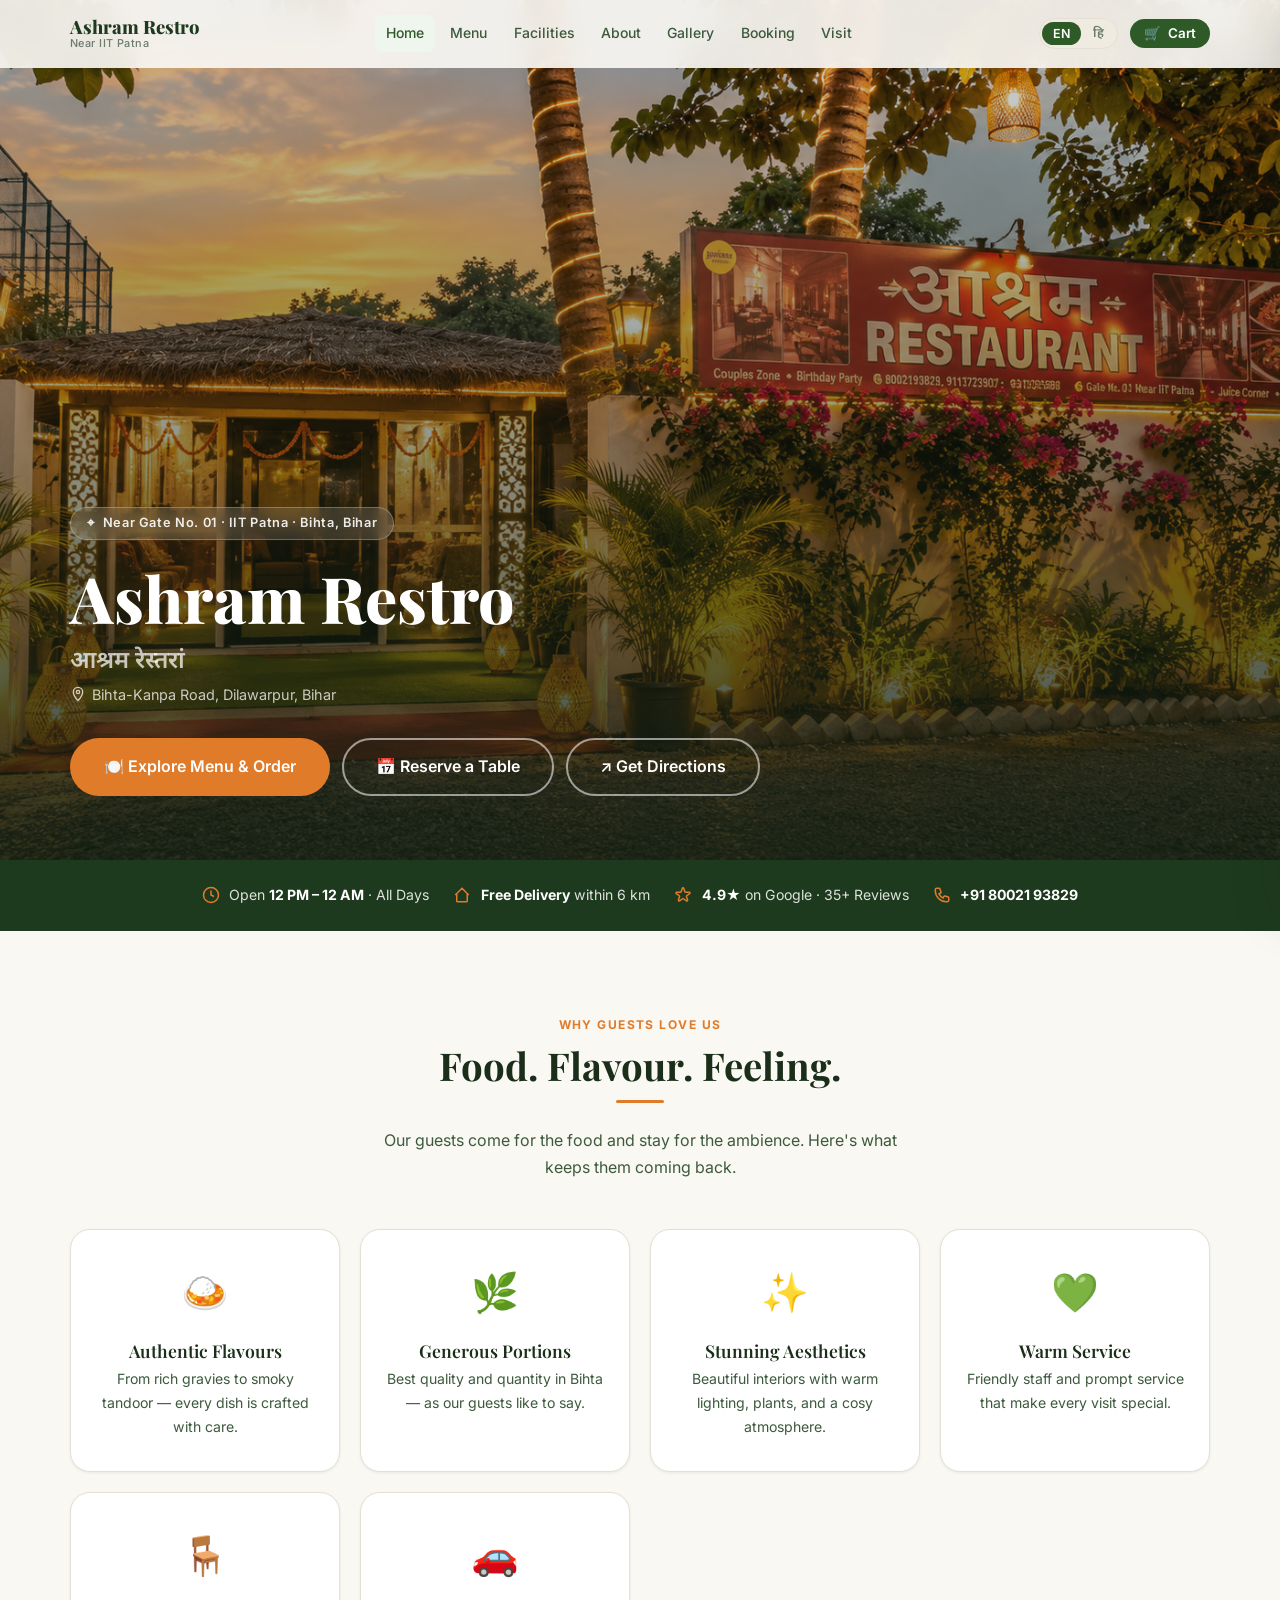
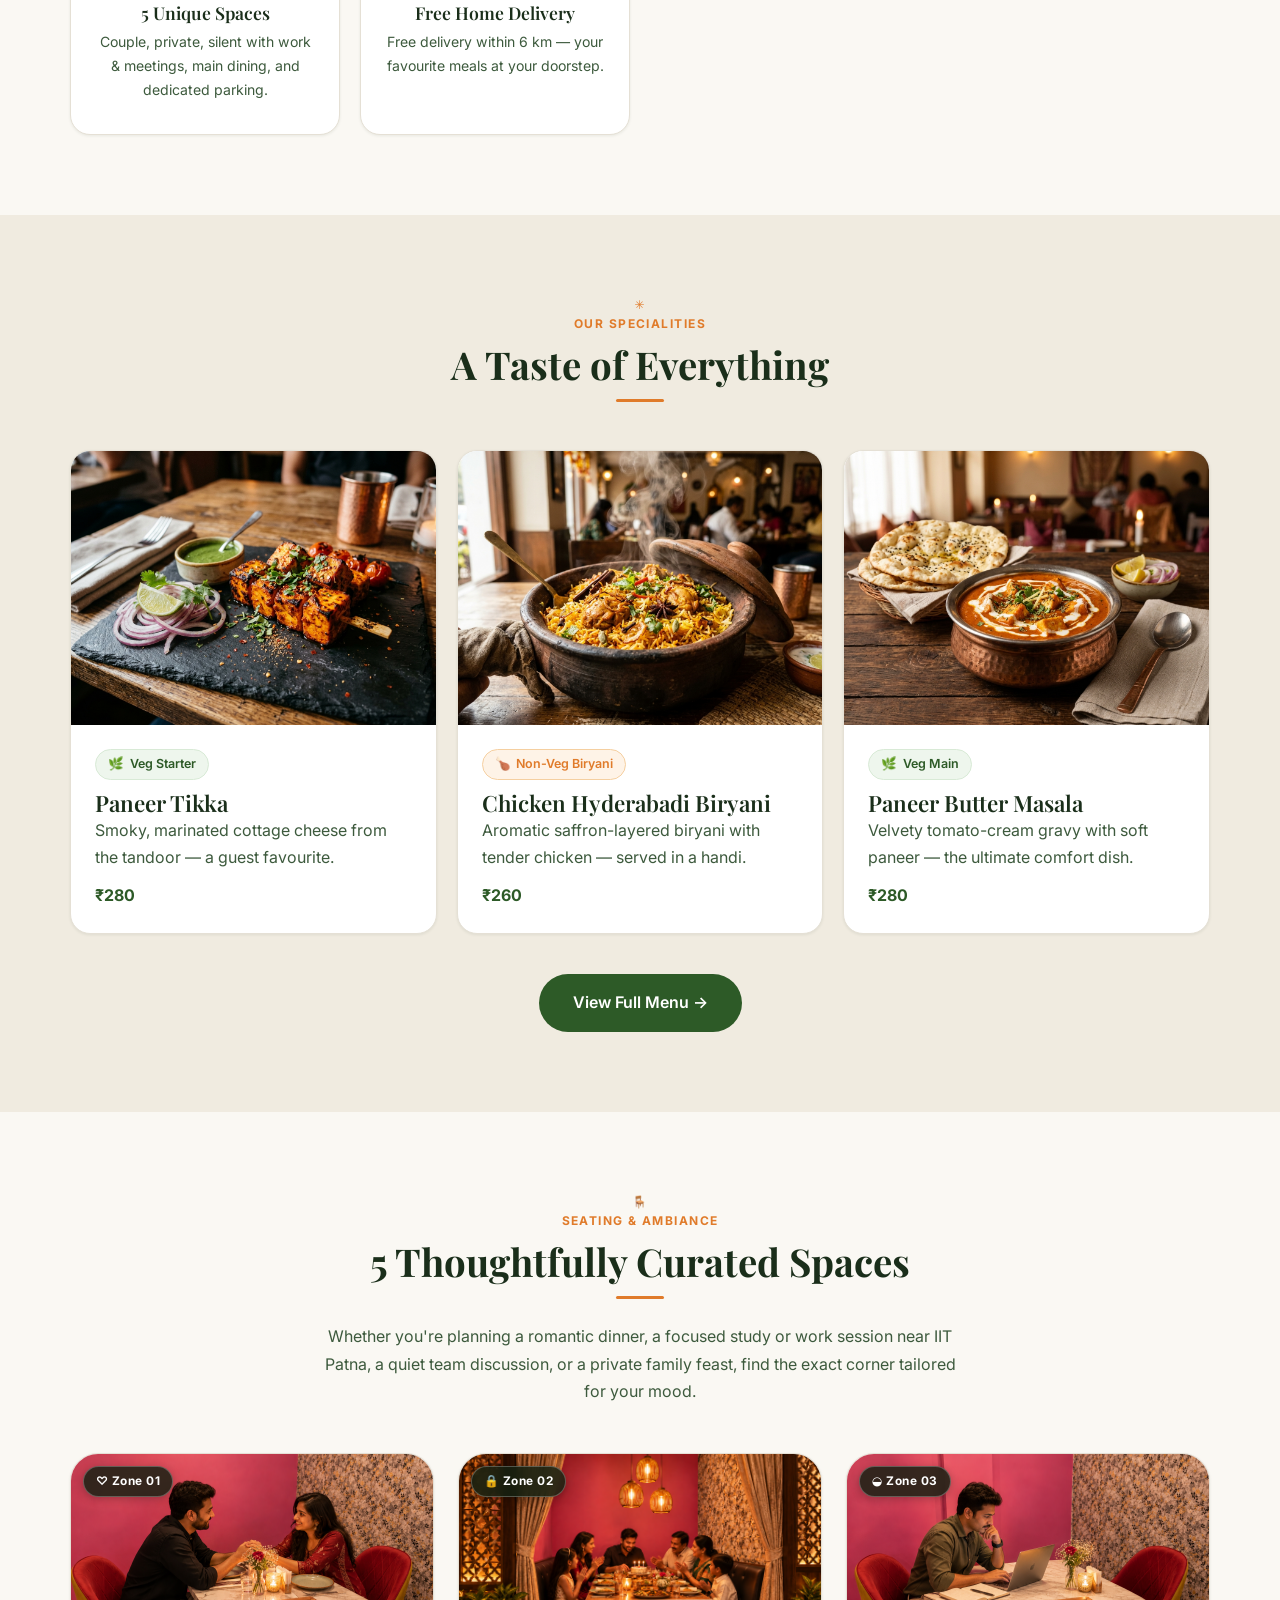
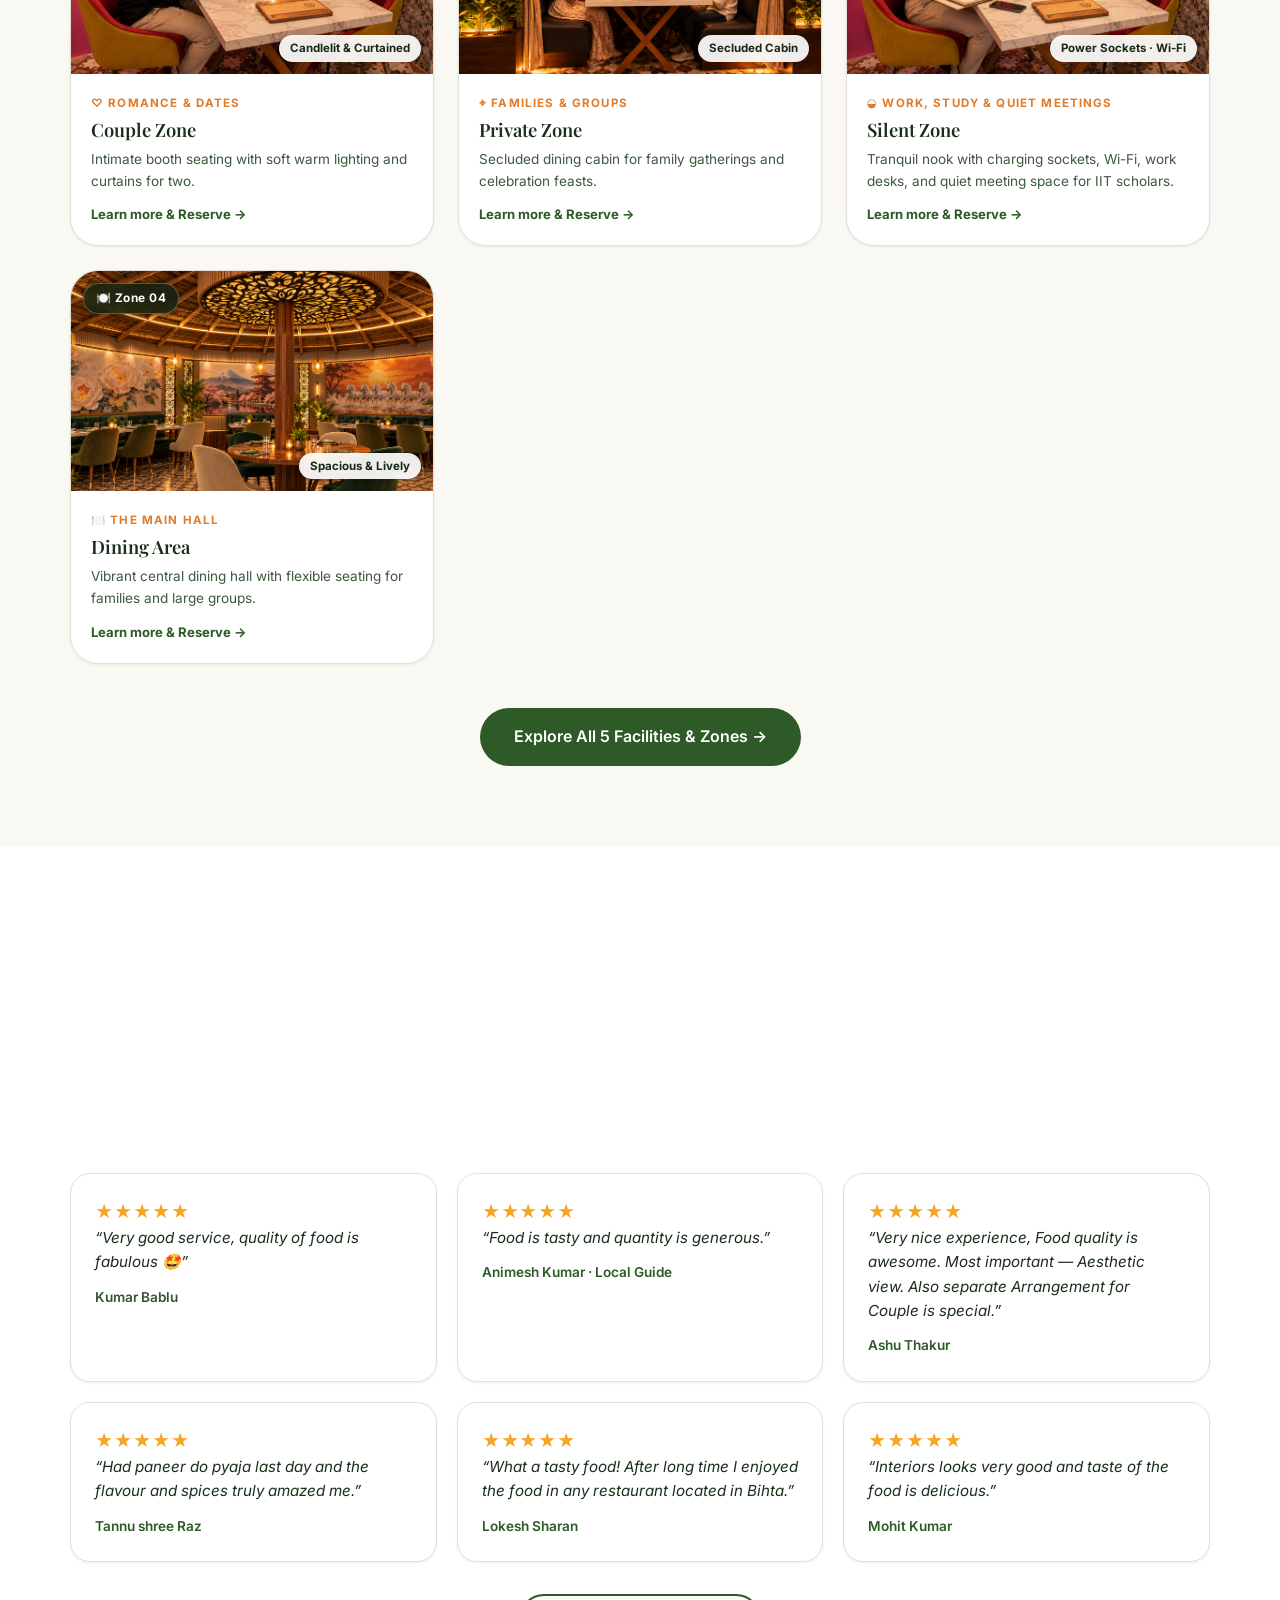
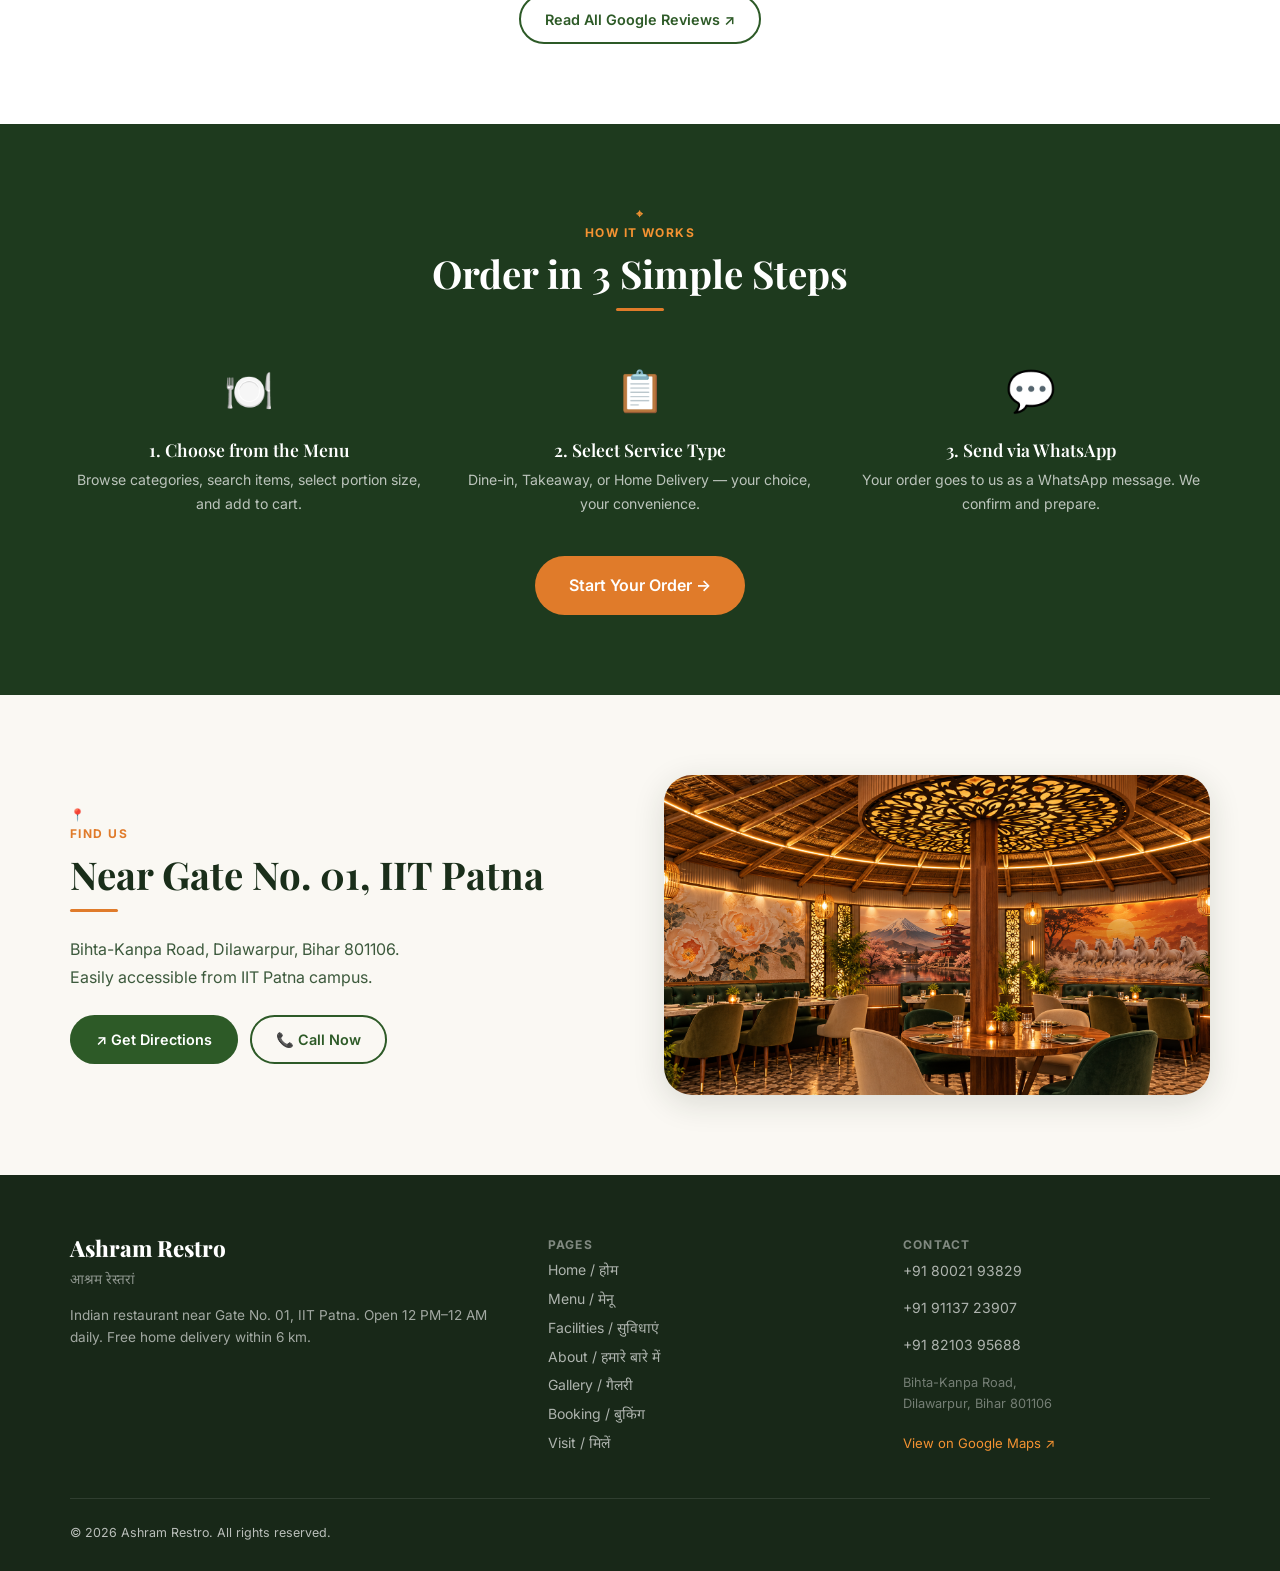
==== commit c5d68883: "fixes" ====
--- a/index.html
+++ b/index.html
@@ -633,10 +633,7 @@
       <div class="footer-bottom">
         <span>© <span id="footer-year"></span> Ashram Restro. All rights reserved.</span>
         <span style="font-size:.74rem;color:rgba(255,255,255,.3);">
-          <span class="lang-en">Ratings shown are from Google Maps at time of capture — verify before relying on
-            them.</span>
-          <span class="lang-hi" style="font-family:'Noto Sans Devanagari',sans-serif">रेटिंग Google Maps से हैं — लॉन्च
-            से पहले जांच लें।</span>
+
         </span>
       </div>
     </div>
